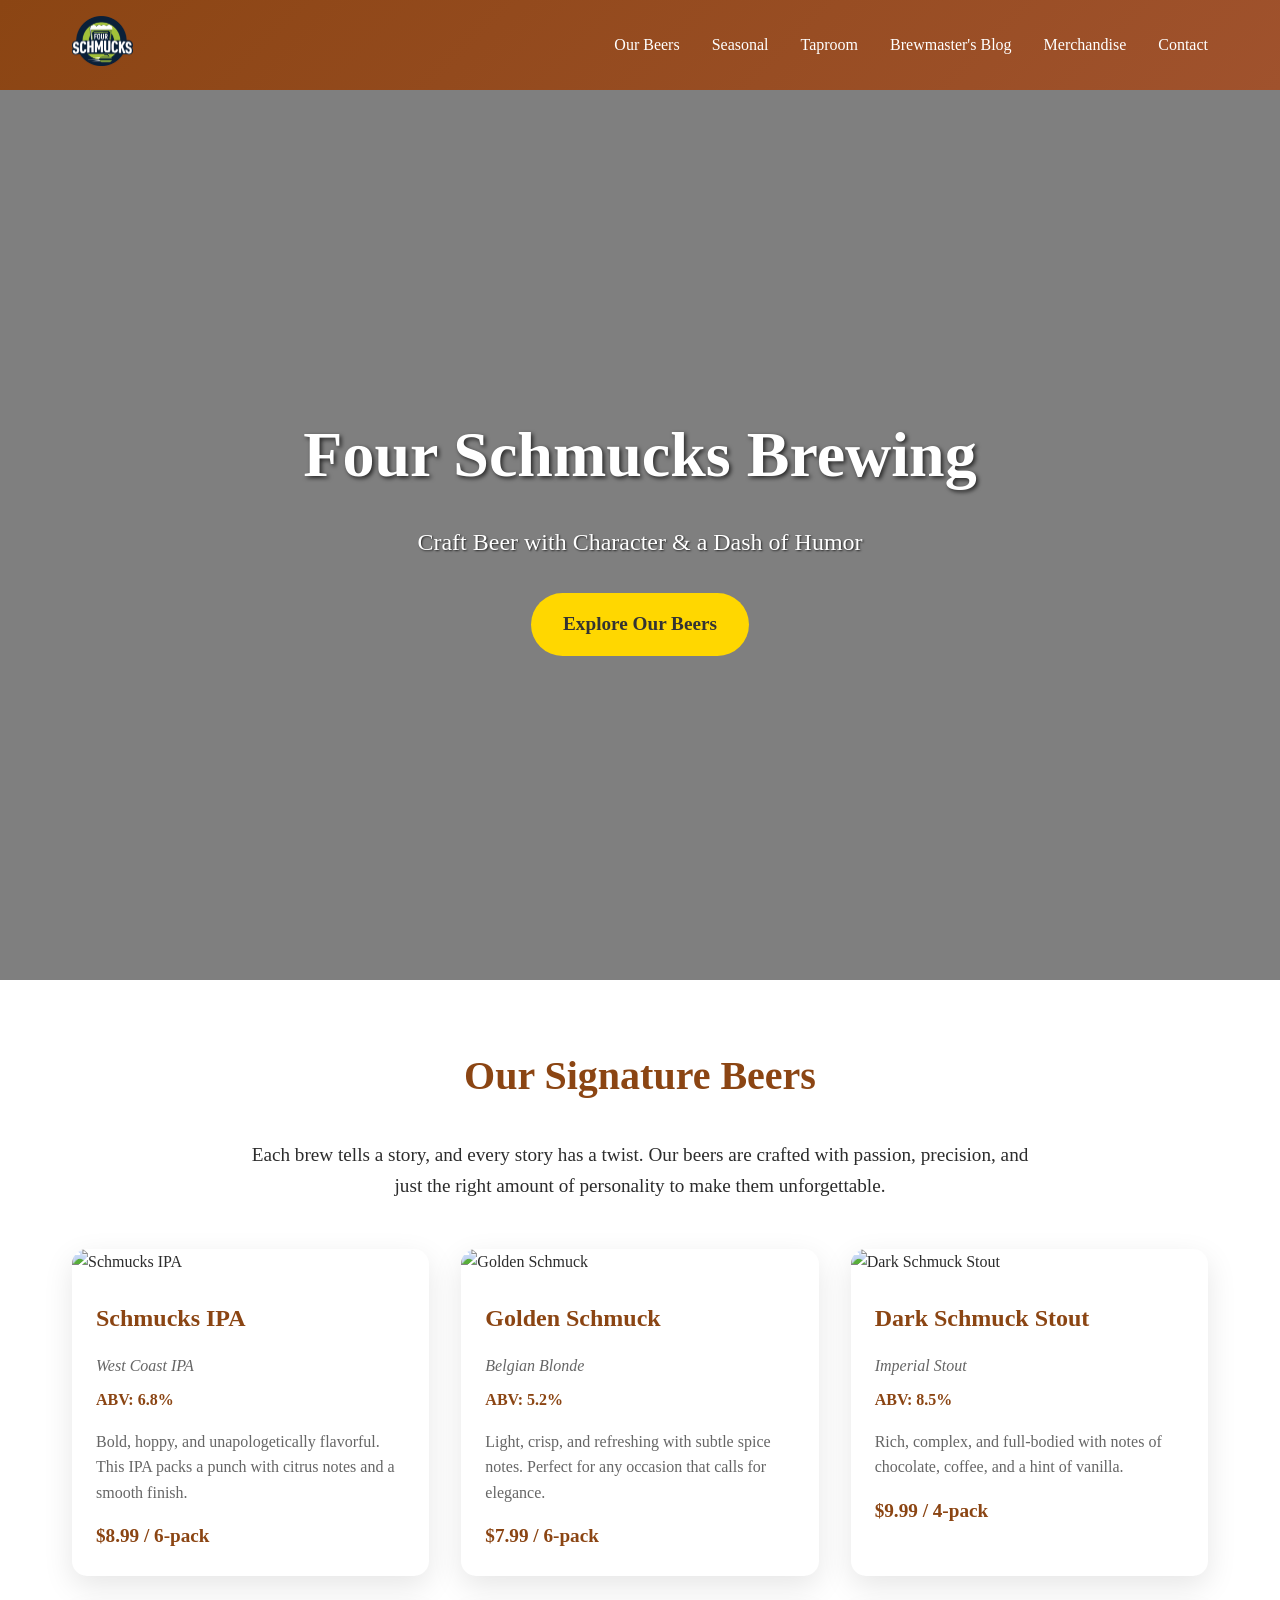
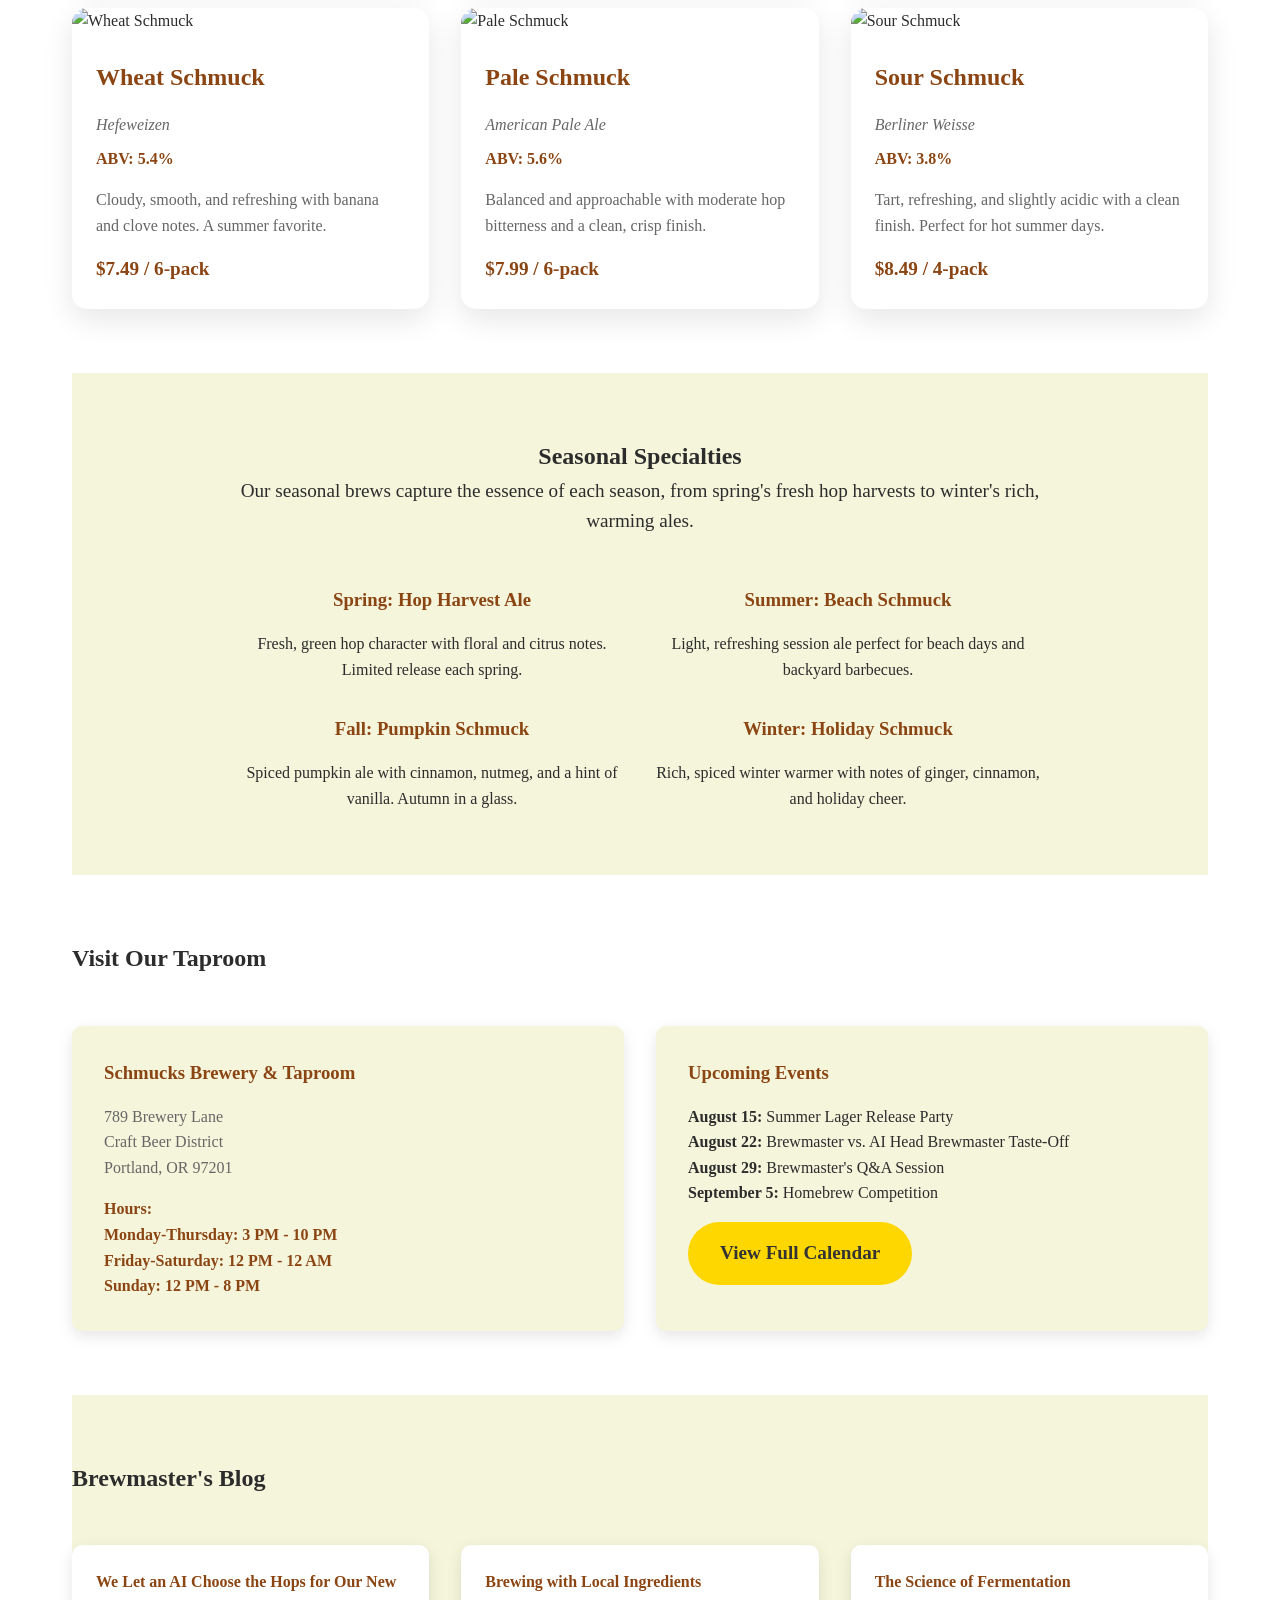
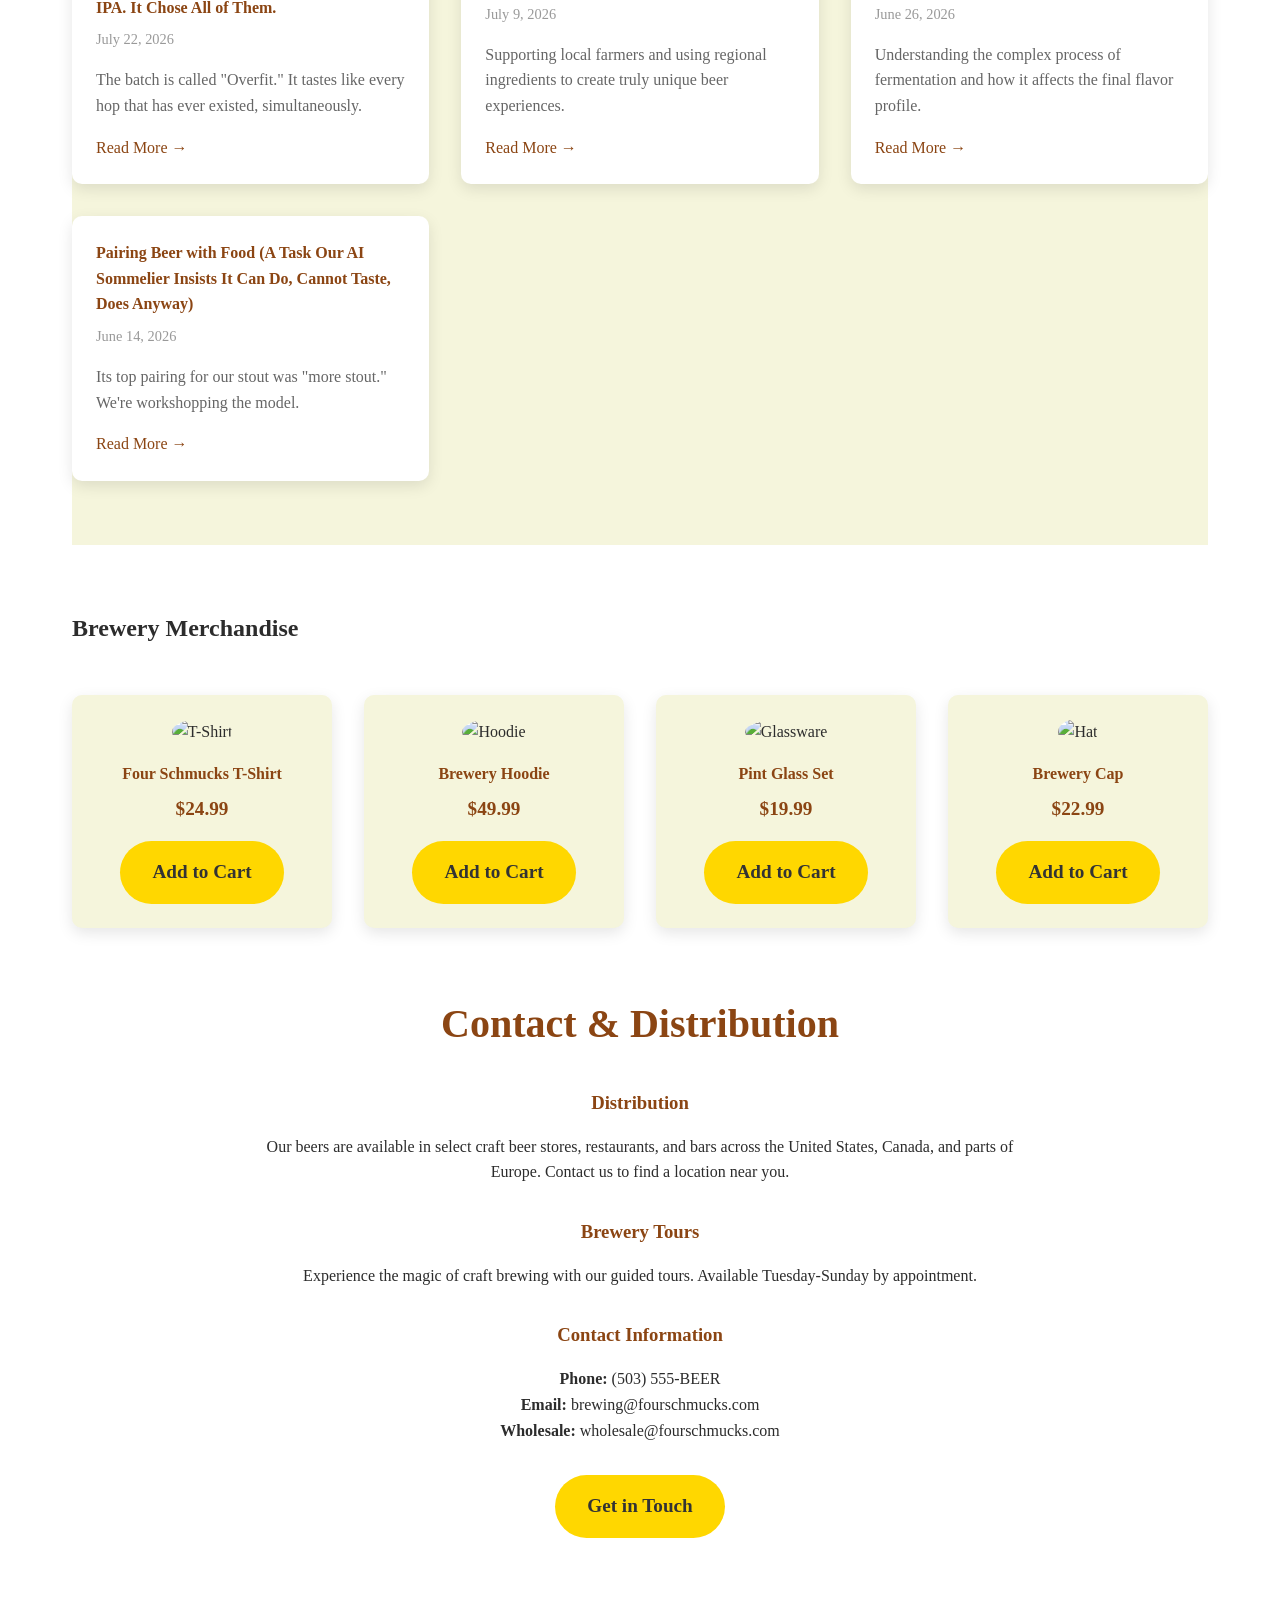
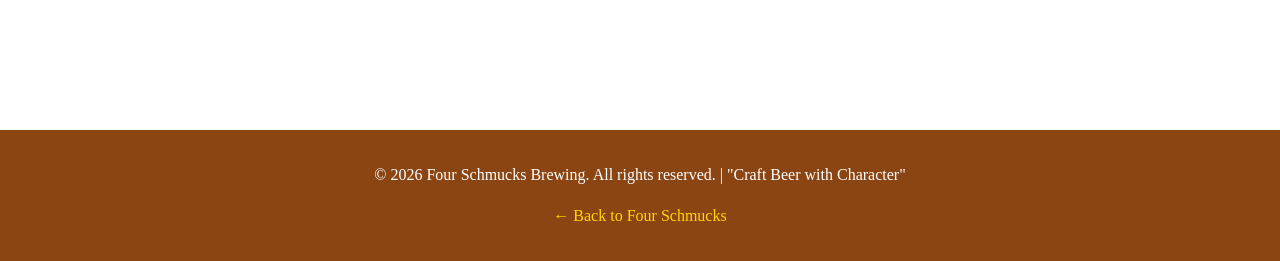
==== brewing.html @ 80749e9b "initial commit" ====
<!DOCTYPE html>
<html lang="en">
<head>
  <meta charset="UTF-8">
  <meta name="viewport" content="width=device-width, initial-scale=1.0">
  <title>Four Schmucks Brewing - Craft Beer with Character</title>
  <meta name="description" content="Four Schmucks Brewing offers craft beer with a playful premium feel, featuring unique brews, seasonal specialties, and the Brewmaster's Blog.">
  <meta property="og:title" content="Four Schmucks Brewing - Craft Beer with Character" />
  <meta property="og:description" content="Four Schmucks Brewing offers craft beer with a playful premium feel, featuring unique brews, seasonal specialties, and the Brewmaster's Blog." />
  <meta property="og:image" content="/logos/four_schmucks_curling.png" />
  <meta property="og:type" content="website" />
  <meta property="og:url" content="" />
  <meta name="twitter:card" content="summary_large_image" />
  <meta name="twitter:title" content="Four Schmucks Brewing - Craft Beer with Character" />
  <meta name="twitter:description" content="Four Schmucks Brewing offers craft beer with a playful premium feel, featuring unique brews, seasonal specialties, and the Brewmaster's Blog." />
  <meta name="twitter:image" content="/logos/four_schmucks_curling.png" />
  
  <!-- Google tag (gtag.js) -->
  <script async src="https://www.googletagmanager.com/gtag/js?id=G-701KZR6WCN"></script>
  <script>
    window.dataLayer = window.dataLayer || [];
    function gtag(){dataLayer.push(arguments);}
    gtag('js', new Date());
    gtag('config', 'G-701KZR6WCN');
  </script>
  
  <style>
    * { margin: 0; padding: 0; box-sizing: border-box; }
    body { font-family: 'Merriweather', Georgia, serif; line-height: 1.6; color: #2c2c2c; }
    
    .header { background: linear-gradient(135deg, #8B4513 0%, #A0522D 100%); color: white; padding: 1rem 0; position: fixed; width: 100%; top: 0; z-index: 1000; }
    .nav { max-width: 1200px; margin: 0 auto; display: flex; justify-content: space-between; align-items: center; padding: 0 2rem; }
    .logo { height: 50px; }
    .nav-links { display: flex; list-style: none; gap: 2rem; }
    .nav-links a { color: white; text-decoration: none; font-weight: 500; transition: color 0.3s; }
    .nav-links a:hover { color: #FFD700; }
    
    .hero { background: linear-gradient(rgba(0,0,0,0.5), rgba(0,0,0,0.5)), url('https://images.unsplash.com/photo-1510812431401-41d2bd2722f3?ixlib=rb-4.0.3&auto=format&fit=crop&w=2070&q=80') center/cover; height: 100vh; display: flex; align-items: center; justify-content: center; text-align: center; color: white; margin-top: 80px; }
    .hero-content h1 { font-size: 4rem; margin-bottom: 1rem; text-shadow: 2px 2px 4px rgba(0,0,0,0.7); }
    .hero-content p { font-size: 1.5rem; margin-bottom: 2rem; text-shadow: 1px 1px 2px rgba(0,0,0,0.7); }
    .cta-button { background: #FFD700; color: #333; padding: 1rem 2rem; text-decoration: none; border-radius: 50px; font-weight: bold; font-size: 1.2rem; transition: transform 0.3s; display: inline-block; }
    .cta-button:hover { transform: translateY(-3px); }
    
    .main-content { max-width: 1200px; margin: 0 auto; padding: 4rem 2rem; }
    .section { margin-bottom: 4rem; }
    .section h2 { font-size: 2.5rem; margin-bottom: 2rem; text-align: center; color: #8B4513; }
    
    .beers-grid { display: grid; grid-template-columns: repeat(auto-fit, minmax(300px, 1fr)); gap: 2rem; margin-top: 3rem; }
    .beer-card { background: white; border-radius: 15px; overflow: hidden; box-shadow: 0 10px 30px rgba(0,0,0,0.1); transition: transform 0.3s; }
    .beer-card:hover { transform: translateY(-10px); }
    .beer-card img { width: 100%; height: 250px; object-fit: cover; }
    .beer-card .content { padding: 1.5rem; }
    .beer-card h3 { color: #8B4513; margin-bottom: 1rem; font-size: 1.5rem; }
    .beer-card .style { color: #666; font-style: italic; margin-bottom: 0.5rem; }
    .beer-card .abv { color: #8B4513; font-weight: bold; margin-bottom: 1rem; }
    .beer-card p { color: #666; margin-bottom: 1rem; }
    .beer-card .price { color: #8B4513; font-size: 1.2rem; font-weight: bold; }
    
    .seasonal-section { background: #F5F5DC; padding: 4rem 0; }
    .seasonal-content { text-align: center; max-width: 800px; margin: 0 auto; }
    
    .taproom-section { background: white; padding: 4rem 0; }
    .taproom-grid { display: grid; grid-template-columns: repeat(auto-fit, minmax(350px, 1fr)); gap: 2rem; margin-top: 3rem; }
    .taproom-card { background: #F5F5DC; border-radius: 10px; padding: 2rem; box-shadow: 0 5px 15px rgba(0,0,0,0.1); }
    .taproom-card h3 { color: #8B4513; margin-bottom: 1rem; }
    .taproom-card .address { color: #666; margin-bottom: 1rem; }
    .taproom-card .hours { color: #8B4513; font-weight: bold; }
    
    .blog-section { background: #F5F5DC; padding: 4rem 0; }
    .blog-grid { display: grid; grid-template-columns: repeat(auto-fit, minmax(350px, 1fr)); gap: 2rem; margin-top: 3rem; }
    .blog-card { background: white; border-radius: 10px; padding: 1.5rem; box-shadow: 0 5px 15px rgba(0,0,0,0.1); }
    .blog-card h4 { color: #8B4513; margin-bottom: 0.5rem; }
    .blog-card .date { color: #999; font-size: 0.9rem; margin-bottom: 1rem; }
    .blog-card .excerpt { color: #666; margin-bottom: 1rem; }
    
    .merchandise-section { background: white; padding: 4rem 0; }
    .merch-grid { display: grid; grid-template-columns: repeat(auto-fit, minmax(250px, 1fr)); gap: 2rem; margin-top: 3rem; }
    .merch-item { background: #F5F5DC; border-radius: 10px; padding: 1.5rem; text-align: center; box-shadow: 0 5px 15px rgba(0,0,0,0.1); }
    .merch-item img { width: 80px; height: 80px; object-fit: cover; border-radius: 50%; margin: 0 auto 1rem; }
    .merch-item h4 { color: #8B4513; margin-bottom: 0.5rem; }
    .merch-item .price { color: #8B4513; font-size: 1.2rem; font-weight: bold; margin-bottom: 1rem; }
    
    .footer { background: #8B4513; color: white; text-align: center; padding: 2rem; margin-top: 4rem; }
    
    @media (max-width: 768px) {
      .nav-links { display: none; }
      .hero-content h1 { font-size: 2.5rem; }
      .hero-content p { font-size: 1.2rem; }
      .beers-grid { grid-template-columns: 1fr; }
      .taproom-grid { grid-template-columns: 1fr; }
      .blog-grid { grid-template-columns: 1fr; }
      .merch-grid { grid-template-columns: 1fr; }
    }
  </style>
</head>
<body>
  <header class="header">
    <nav class="nav">
      <a href="https://www.fourschmucks.com">
        <img src="/logos/four_schmucks_curling.png" alt="Four Schmucks Brewing Logo" class="logo">
      </a>
      <ul class="nav-links">
        <li><a href="#beers">Our Beers</a></li>
        <li><a href="#seasonal">Seasonal</a></li>
        <li><a href="#taproom">Taproom</a></li>
        <li><a href="#blog">Brewmaster's Blog</a></li>
        <li><a href="#merchandise">Merchandise</a></li>
        <li><a href="#contact">Contact</a></li>
      </ul>
    </nav>
  </header>

  <section class="hero">
    <div class="hero-content">
      <h1>Four Schmucks Brewing</h1>
      <p>Craft Beer with Character & a Dash of Humor</p>
      <a href="#beers" class="cta-button">Explore Our Beers</a>
    </div>
  </section>

  <main class="main-content">
    <section id="beers" class="section">
      <h2>Our Signature Beers</h2>
      <p style="text-align: center; font-size: 1.2rem; max-width: 800px; margin: 0 auto;">
        Each brew tells a story, and every story has a twist. Our beers are crafted with passion, 
        precision, and just the right amount of personality to make them unforgettable.
      </p>
      
      <div class="beers-grid">
        <div class="beer-card">
          <img src="https://images.unsplash.com/photo-1510812431401-41d2bd2722f3?ixlib=rb-4.0.3&auto=format&fit=crop&w=2070&q=80" alt="Schmucks IPA">
          <div class="content">
            <h3>Schmucks IPA</h3>
            <div class="style">West Coast IPA</div>
            <div class="abv">ABV: 6.8%</div>
            <p>Bold, hoppy, and unapologetically flavorful. This IPA packs a punch with citrus notes and a smooth finish.</p>
            <div class="price">$8.99 / 6-pack</div>
          </div>
        </div>
        
        <div class="beer-card">
          <img src="https://images.unsplash.com/photo-1571019613454-1cb2f99b2d8b?ixlib=rb-4.0.3&auto=format&fit=crop&w=2070&q=80" alt="Golden Schmuck">
          <div class="content">
            <h3>Golden Schmuck</h3>
            <div class="style">Belgian Blonde</div>
            <div class="abv">ABV: 5.2%</div>
            <p>Light, crisp, and refreshing with subtle spice notes. Perfect for any occasion that calls for elegance.</p>
            <div class="price">$7.99 / 6-pack</div>
          </div>
        </div>
        
        <div class="beer-card">
          <img src="https://images.unsplash.com/photo-1556909114-f6e7ad7d3136?ixlib=rb-4.0.3&auto=format&fit=crop&w=2070&q=80" alt="Dark Schmuck Stout">
          <div class="content">
            <h3>Dark Schmuck Stout</h3>
            <div class="style">Imperial Stout</div>
            <div class="abv">ABV: 8.5%</div>
            <p>Rich, complex, and full-bodied with notes of chocolate, coffee, and a hint of vanilla.</p>
            <div class="price">$9.99 / 4-pack</div>
          </div>
        </div>
        
        <div class="beer-card">
          <img src="https://images.unsplash.com/photo-1516594798947-e65505dbb29d?ixlib=rb-4.0.3&auto=format&fit=crop&w=2070&q=80" alt="Wheat Schmuck">
          <div class="content">
            <h3>Wheat Schmuck</h3>
            <div class="style">Hefeweizen</div>
            <div class="abv">ABV: 5.4%</div>
            <p>Cloudy, smooth, and refreshing with banana and clove notes. A summer favorite.</p>
            <div class="price">$7.49 / 6-pack</div>
          </div>
        </div>
        
        <div class="beer-card">
          <img src="https://images.unsplash.com/photo-1578662996442-48f60103fc96?ixlib=rb-4.0.3&auto=format&fit=crop&w=2070&q=80" alt="Pale Schmuck">
          <div class="content">
            <h3>Pale Schmuck</h3>
            <div class="style">American Pale Ale</div>
            <div class="abv">ABV: 5.6%</div>
            <p>Balanced and approachable with moderate hop bitterness and a clean, crisp finish.</p>
            <div class="price">$7.99 / 6-pack</div>
          </div>
        </div>
        
        <div class="beer-card">
          <img src="https://images.unsplash.com/photo-1516594798947-e65505dbb29d?ixlib=rb-4.0.3&auto=format&fit=crop&w=2070&q=80" alt="Sour Schmuck">
          <div class="content">
            <h3>Sour Schmuck</h3>
            <div class="style">Berliner Weisse</div>
            <div class="abv">ABV: 3.8%</div>
            <p>Tart, refreshing, and slightly acidic with a clean finish. Perfect for hot summer days.</p>
            <div class="price">$8.49 / 4-pack</div>
          </div>
        </div>
      </div>
    </section>

    <section id="seasonal" class="seasonal-section">
      <div class="seasonal-content">
        <h2>Seasonal Specialties</h2>
        <p style="font-size: 1.2rem; margin-bottom: 2rem;">
          Our seasonal brews capture the essence of each season, from spring's fresh hop harvests 
          to winter's rich, warming ales.
        </p>
        <div style="display: grid; grid-template-columns: repeat(auto-fit, minmax(250px, 1fr)); gap: 2rem; margin-top: 3rem;">
          <div>
            <h3 style="color: #8B4513; margin-bottom: 1rem;">Spring: Hop Harvest Ale</h3>
            <p>Fresh, green hop character with floral and citrus notes. Limited release each spring.</p>
          </div>
          <div>
            <h3 style="color: #8B4513; margin-bottom: 1rem;">Summer: Beach Schmuck</h3>
            <p>Light, refreshing session ale perfect for beach days and backyard barbecues.</p>
          </div>
          <div>
            <h3 style="color: #8B4513; margin-bottom: 1rem;">Fall: Pumpkin Schmuck</h3>
            <p>Spiced pumpkin ale with cinnamon, nutmeg, and a hint of vanilla. Autumn in a glass.</p>
          </div>
          <div>
            <h3 style="color: #8B4513; margin-bottom: 1rem;">Winter: Holiday Schmuck</h3>
            <p>Rich, spiced winter warmer with notes of ginger, cinnamon, and holiday cheer.</p>
          </div>
        </div>
      </div>
    </section>

    <section id="taproom" class="taproom-section">
      <h2>Visit Our Taproom</h2>
      <div class="taproom-grid">
        <div class="taproom-card">
          <h3>Schmucks Brewery & Taproom</h3>
          <div class="address">
            789 Brewery Lane<br>
            Craft Beer District<br>
            Portland, OR 97201
          </div>
          <div class="hours">
            <strong>Hours:</strong><br>
            Monday-Thursday: 3 PM - 10 PM<br>
            Friday-Saturday: 12 PM - 12 AM<br>
            Sunday: 12 PM - 8 PM
          </div>
        </div>
        
        <div class="taproom-card">
          <h3>Upcoming Events</h3>
          <div style="margin-bottom: 1rem;">
            <strong>August 15:</strong> Summer Lager Release Party<br>
            <strong>August 22:</strong> Brewmaster vs. AI Head Brewmaster Taste-Off<br>
            <strong>August 29:</strong> Brewmaster's Q&A Session<br>
            <strong>September 5:</strong> Homebrew Competition
          </div>
          <a href="#" class="cta-button">View Full Calendar</a>
        </div>
      </div>
    </section>

    <section id="blog" class="blog-section">
      <h2>Brewmaster's Blog</h2>
      <div class="blog-grid">
        <div class="blog-card">
          <h4>We Let an AI Choose the Hops for Our New IPA. It Chose All of Them.</h4>
          <div class="date">July 22, 2026</div>
          <div class="excerpt">The batch is called "Overfit." It tastes like every hop that has ever existed, simultaneously.</div>
          <a href="#" style="color: #8B4513; text-decoration: none; font-weight: 500;">Read More →</a>
        </div>

        <div class="blog-card">
          <h4>Brewing with Local Ingredients</h4>
          <div class="date">July 9, 2026</div>
          <div class="excerpt">Supporting local farmers and using regional ingredients to create truly unique beer experiences.</div>
          <a href="#" style="color: #8B4513; text-decoration: none; font-weight: 500;">Read More →</a>
        </div>

        <div class="blog-card">
          <h4>The Science of Fermentation</h4>
          <div class="date">June 26, 2026</div>
          <div class="excerpt">Understanding the complex process of fermentation and how it affects the final flavor profile.</div>
          <a href="#" style="color: #8B4513; text-decoration: none; font-weight: 500;">Read More →</a>
        </div>

        <div class="blog-card">
          <h4>Pairing Beer with Food (A Task Our AI Sommelier Insists It Can Do, Cannot Taste, Does Anyway)</h4>
          <div class="date">June 14, 2026</div>
          <div class="excerpt">Its top pairing for our stout was "more stout." We're workshopping the model.</div>
          <a href="#" style="color: #8B4513; text-decoration: none; font-weight: 500;">Read More →</a>
        </div>
      </div>
    </section>

    <section id="merchandise" class="merchandise-section">
      <h2>Brewery Merchandise</h2>
      <div class="merch-grid">
        <div class="merch-item">
          <img src="https://images.unsplash.com/photo-1578662996442-48f60103fc96?ixlib=rb-4.0.3&auto=format&fit=crop&w=2070&q=80" alt="T-Shirt">
          <h4>Four Schmucks T-Shirt</h4>
          <div class="price">$24.99</div>
          <a href="#" class="cta-button">Add to Cart</a>
        </div>
        
        <div class="merch-item">
          <img src="https://images.unsplash.com/photo-1556909114-f6e7ad7d3136?ixlib=rb-4.0.3&auto=format&fit=crop&w=2070&q=80" alt="Hoodie">
          <h4>Brewery Hoodie</h4>
          <div class="price">$49.99</div>
          <a href="#" class="cta-button">Add to Cart</a>
        </div>
        
        <div class="merch-item">
          <img src="https://images.unsplash.com/photo-1516594798947-e65505dbb29d?ixlib=rb-4.0.3&auto=format&fit=crop&w=2070&q=80" alt="Glassware">
          <h4>Pint Glass Set</h4>
          <div class="price">$19.99</div>
          <a href="#" class="cta-button">Add to Cart</a>
        </div>
        
        <div class="merch-item">
          <img src="https://images.unsplash.com/photo-1571019613454-1cb2f99b2d8b?ixlib=rb-4.0.3&auto=format&fit=crop&w=2070&q=80" alt="Hat">
          <h4>Brewery Cap</h4>
          <div class="price">$22.99</div>
          <a href="#" class="cta-button">Add to Cart</a>
        </div>
      </div>
    </section>

    <section id="contact" class="section">
      <h2>Contact & Distribution</h2>
      <div style="text-align: center; max-width: 800px; margin: 0 auto;">
        <h3 style="color: #8B4513; margin-bottom: 1rem;">Distribution</h3>
        <p style="margin-bottom: 2rem;">
          Our beers are available in select craft beer stores, restaurants, and bars across the United States, 
          Canada, and parts of Europe. Contact us to find a location near you.
        </p>
        
        <h3 style="color: #8B4513; margin-bottom: 1rem;">Brewery Tours</h3>
        <p style="margin-bottom: 2rem;">
          Experience the magic of craft brewing with our guided tours. Available Tuesday-Sunday by appointment.
        </p>
        
        <h3 style="color: #8B4513; margin-bottom: 1rem;">Contact Information</h3>
        <p style="margin-bottom: 2rem;">
          <strong>Phone:</strong> (503) 555-BEER<br>
          <strong>Email:</strong> brewing@fourschmucks.com<br>
          <strong>Wholesale:</strong> wholesale@fourschmucks.com
        </p>
        
        <a href="mailto:brewing@fourschmucks.com" class="cta-button">Get in Touch</a>
      </div>
    </section>
  </main>

  <footer class="footer">
    <p>&copy; 2026 Four Schmucks Brewing. All rights reserved. | "Craft Beer with Character"</p>
    <p style="margin-top: 1rem;"><a href="https://www.fourschmucks.com" style="color: #FFD700; text-decoration: none;">← Back to Four Schmucks</a></p>
  </footer>
</body>
</html>
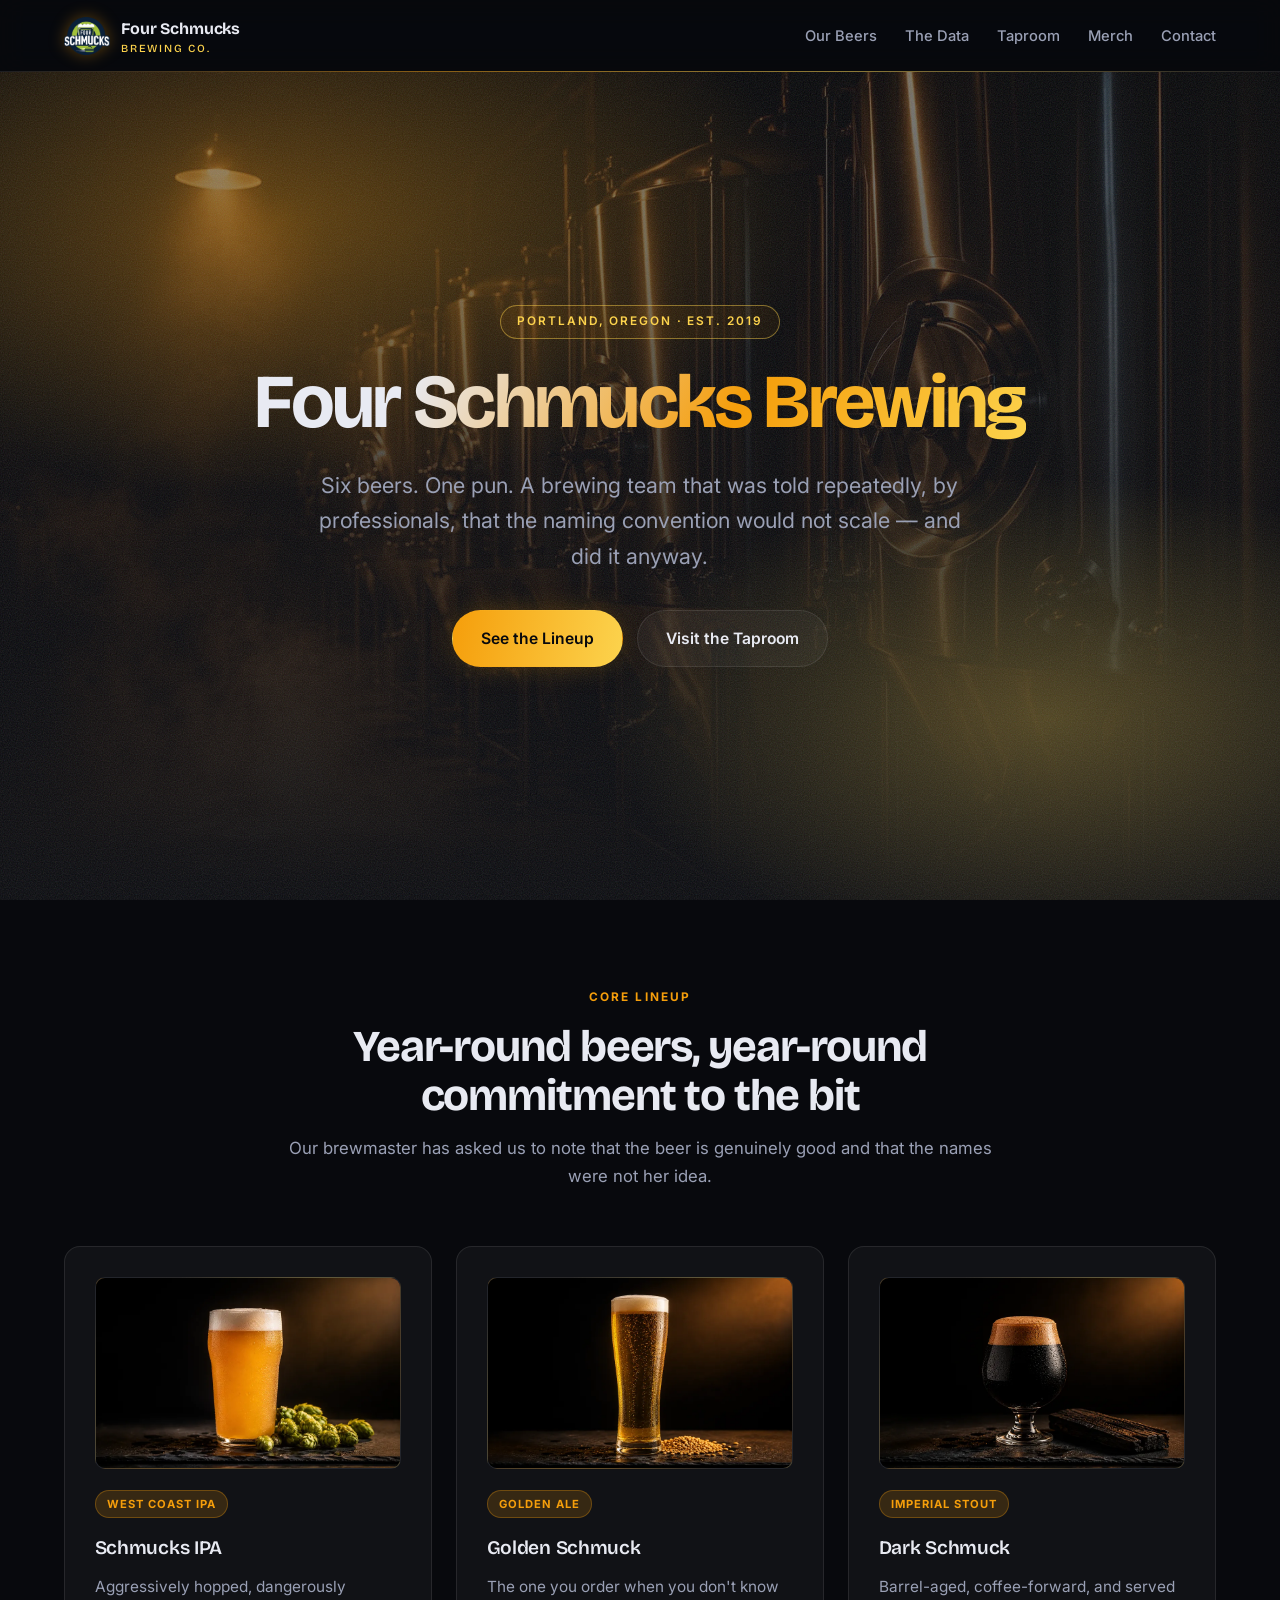
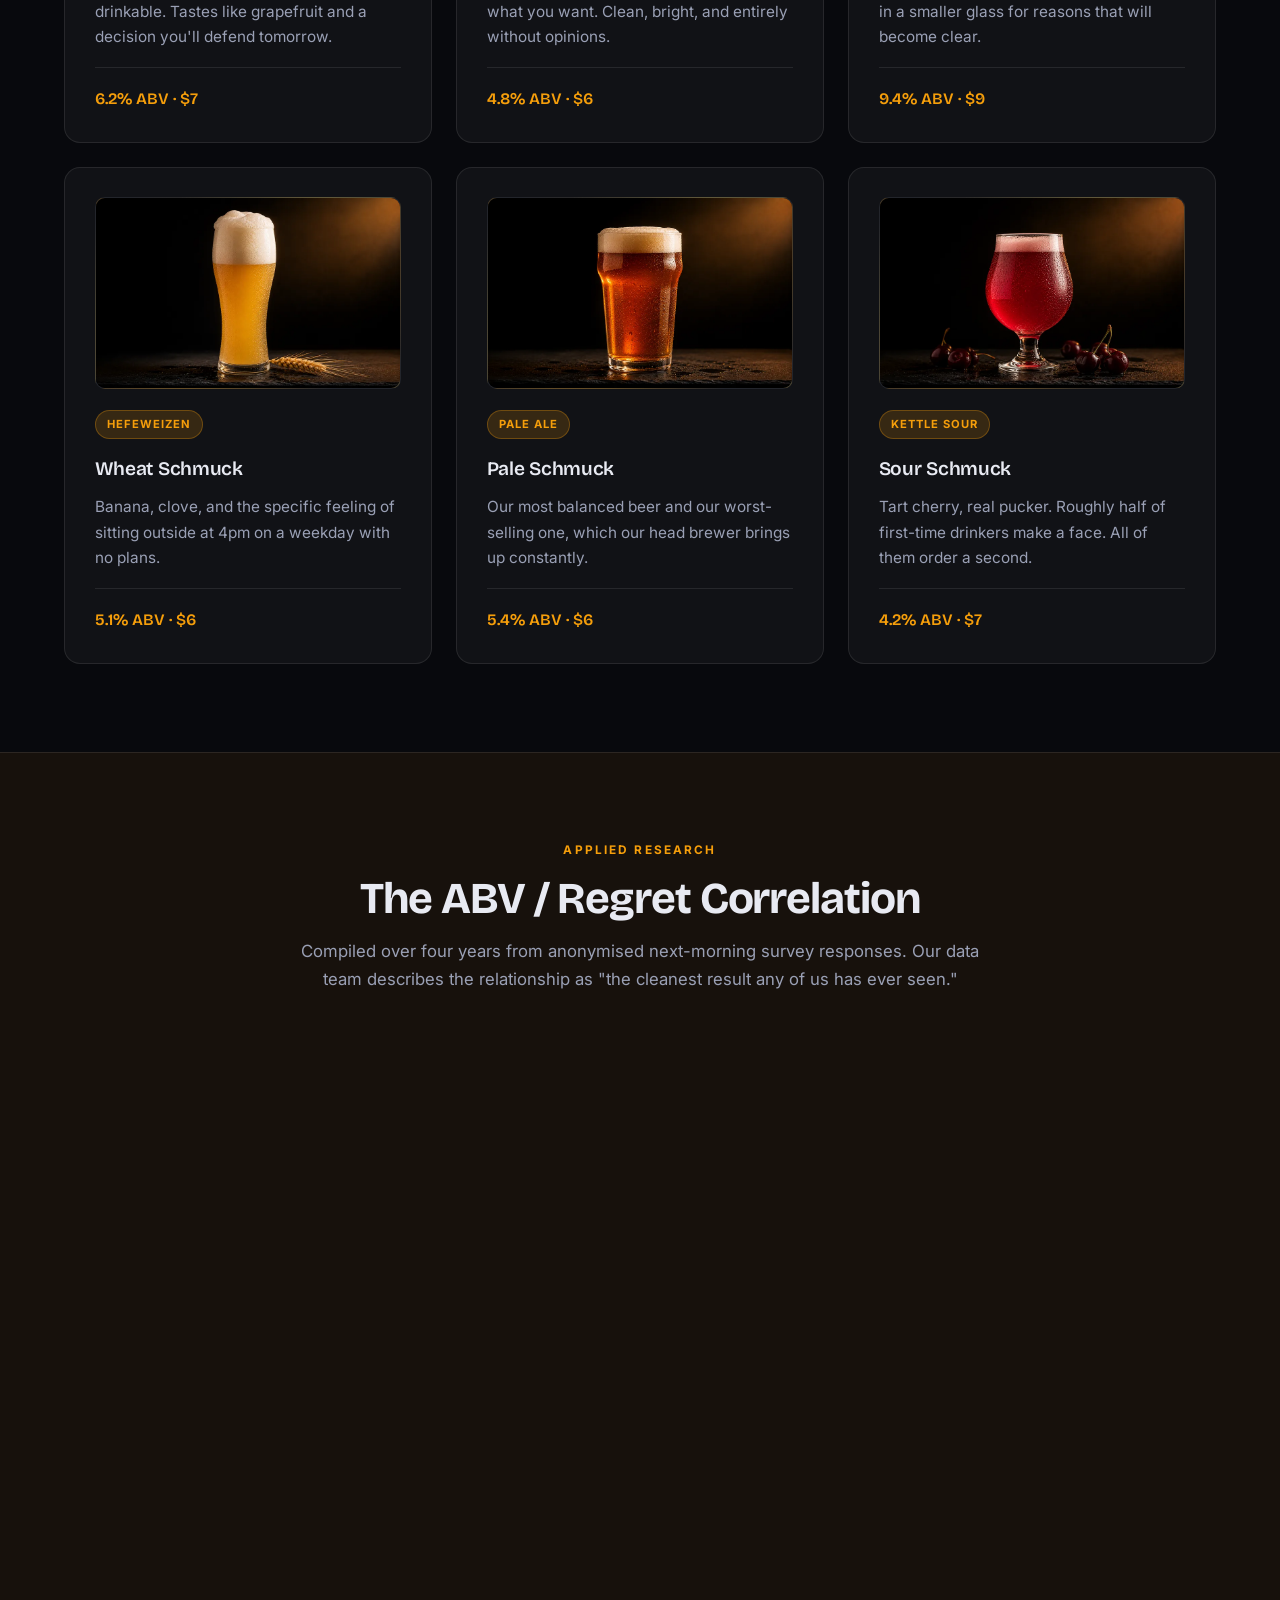
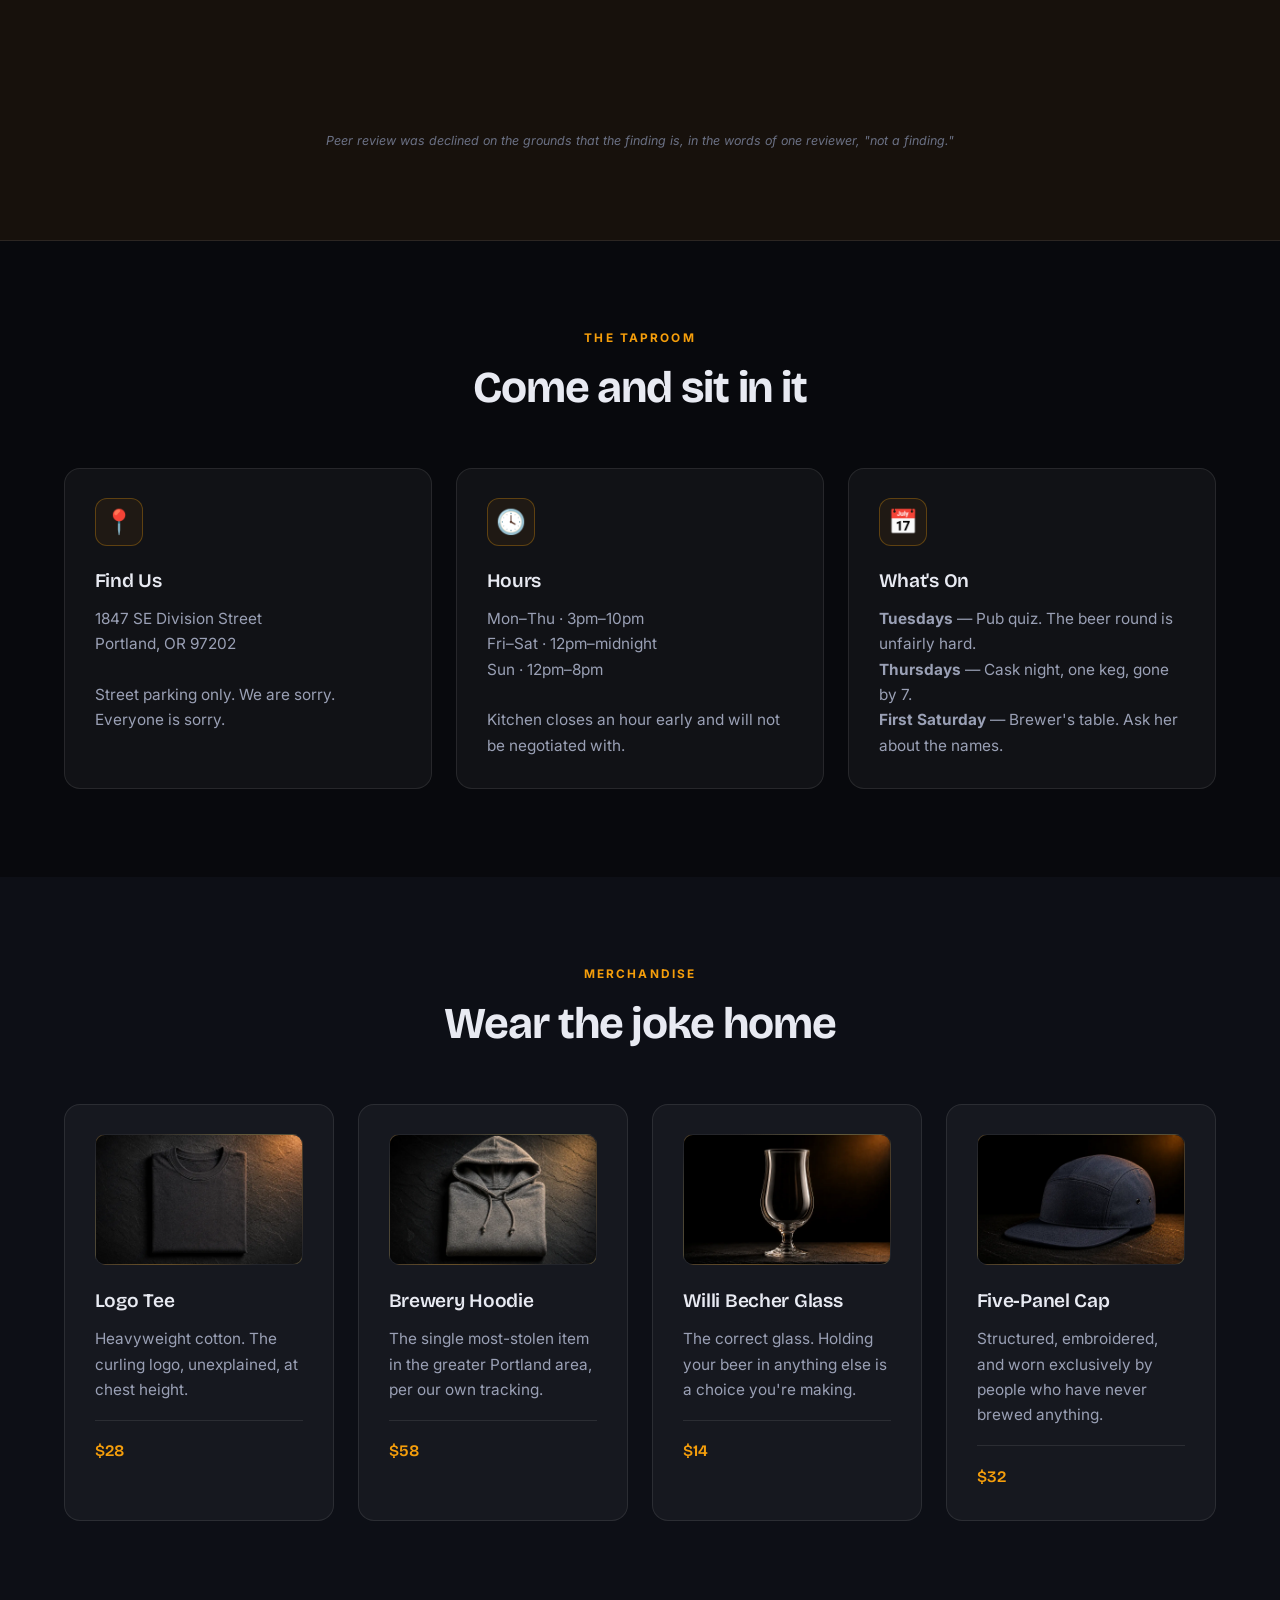
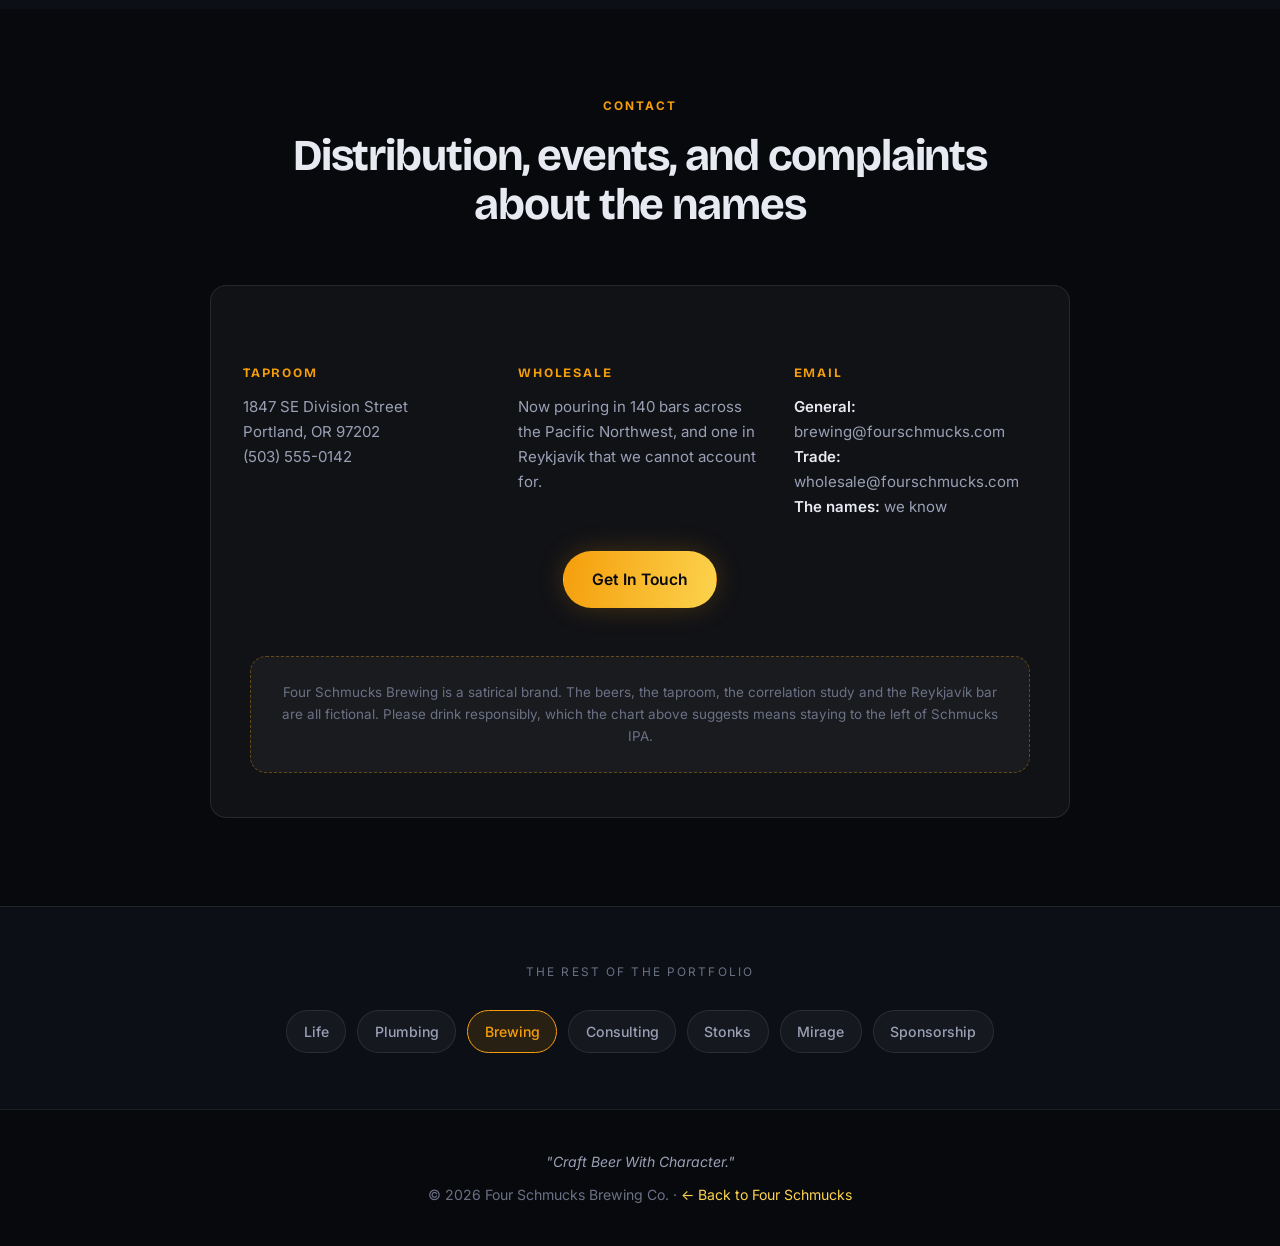
==== commit e38ddf4d: "redesign and new images" ====
--- a/brewing.html
+++ b/brewing.html
@@ -3,18 +3,67 @@
 <head>
   <meta charset="UTF-8">
   <meta name="viewport" content="width=device-width, initial-scale=1.0">
-  <title>Four Schmucks Brewing - Craft Beer with Character</title>
-  <meta name="description" content="Four Schmucks Brewing offers craft beer with a playful premium feel, featuring unique brews, seasonal specialties, and the Brewmaster's Blog.">
-  <meta property="og:title" content="Four Schmucks Brewing - Craft Beer with Character" />
-  <meta property="og:description" content="Four Schmucks Brewing offers craft beer with a playful premium feel, featuring unique brews, seasonal specialties, and the Brewmaster's Blog." />
-  <meta property="og:image" content="/logos/four_schmucks_curling.png" />
-  <meta property="og:type" content="website" />
-  <meta property="og:url" content="" />
-  <meta name="twitter:card" content="summary_large_image" />
-  <meta name="twitter:title" content="Four Schmucks Brewing - Craft Beer with Character" />
-  <meta name="twitter:description" content="Four Schmucks Brewing offers craft beer with a playful premium feel, featuring unique brews, seasonal specialties, and the Brewmaster's Blog." />
-  <meta name="twitter:image" content="/logos/four_schmucks_curling.png" />
-  
+  <title>Four Schmucks Brewing — Craft Beer, One Pun, No Regrets (Some Regrets)</title>
+  <meta name="description" content="Four Schmucks Brewing is a craft brewery in Portland, Oregon, where every beer is named after the same joke and the ABV correlates perfectly with regret.">
+  <link rel="canonical" href="https://brewing.fourschmucks.com/">
+  <meta name="theme-color" content="#08090d">
+  <link rel="icon" href="/favicon.ico" sizes="any">
+  <link rel="icon" type="image/png" sizes="32x32" href="/favicon-32.png">
+  <link rel="apple-touch-icon" href="/apple-touch-icon.png">
+  <meta property="og:title" content="Four Schmucks Brewing — Craft Beer With Character">
+  <meta property="og:description" content="Six beers. One pun. A perfectly linear relationship between ABV and regret.">
+  <meta property="og:image" content="https://www.fourschmucks.com/images/card-brewing.jpg">
+  <meta property="og:image:width" content="1200">
+  <meta property="og:image:height" content="630">
+  <meta property="og:type" content="website">
+  <meta property="og:url" content="https://brewing.fourschmucks.com/">
+  <meta name="twitter:card" content="summary_large_image">
+  <meta name="twitter:title" content="Four Schmucks Brewing — Craft Beer With Character">
+  <meta name="twitter:description" content="Six beers. One pun. A perfectly linear relationship between ABV and regret.">
+  <meta name="twitter:image" content="https://www.fourschmucks.com/images/card-brewing.jpg">
+
+  <link rel="preconnect" href="https://fonts.googleapis.com">
+  <link rel="preconnect" href="https://fonts.gstatic.com" crossorigin>
+  <link rel="stylesheet" href="https://fonts.googleapis.com/css2?family=Bricolage+Grotesque:opsz,wght@12..96,600;12..96,700;12..96,800&family=Inter:wght@400;500;600;700&display=swap">
+  <link rel="stylesheet" href="/assets/site.css">
+  <!-- Scroll-reveal is gated on this class, so content stays visible if site.js never runs. -->
+  <script>document.documentElement.classList.add('js');</script>
+  <style>
+    :root {
+      --accent: #f59e0b;
+      --accent-2: #fcd34d;
+      --glow: rgba(245,158,11,.35);
+      --surface-tint: rgba(245,158,11,.06);
+      --font-display: 'Bricolage Grotesque', system-ui, sans-serif;
+      --hero-img: url('/images/hero-brewing.webp');
+    }
+    /* bespoke: the ABV / Regret correlation chart */
+    .chart { max-width: 880px; margin: 0 auto; display: grid; gap: 1.35rem; }
+    .chart-legend { display: flex; justify-content: center; gap: 1.75rem; margin-bottom: 2.25rem; flex-wrap: wrap; }
+    .chart-legend span { display: inline-flex; align-items: center; gap: .5rem; font-size: .85rem; color: var(--text-dim); }
+    .chart-legend i { width: 22px; height: 8px; border-radius: 100px; }
+    .chart-legend i.a { background: linear-gradient(90deg, var(--accent), var(--accent-2)); }
+    .chart-legend i.r { background: linear-gradient(90deg, #7c2d12, #ea580c); }
+    .chart-row { display: grid; grid-template-columns: 175px 1fr; gap: 1.25rem; align-items: center; }
+    .chart-row .name { font-family: var(--font-display); font-weight: 700; font-size: .93rem; }
+    .chart-row .bars { display: grid; gap: .4rem; }
+    .bar { position: relative; height: 22px; border-radius: 100px;
+           background: var(--surface); border: 1px solid var(--line); }
+    .bar i {
+      position: absolute; top: -1px; bottom: -1px; left: -1px;
+      width: calc(var(--w) * 1%); border-radius: 100px;
+      animation: grow 1.1s cubic-bezier(.22,.61,.36,1) both;
+    }
+    .bar.abv i { background: linear-gradient(90deg, var(--accent), var(--accent-2)); }
+    .bar.regret i { background: linear-gradient(90deg, #7c2d12, #ea580c); }
+    .bar b { position: absolute; right: .85rem; top: 0; line-height: 22px;
+             font-size: .74rem; font-weight: 700; color: var(--text-dim); }
+    @keyframes grow { from { width: 0; } }
+    @media (max-width: 620px) {
+      .chart-row { grid-template-columns: 1fr; gap: .5rem; }
+    }
+  </style>
+
   <!-- Google tag (gtag.js) -->
   <script async src="https://www.googletagmanager.com/gtag/js?id=G-701KZR6WCN"></script>
   <script>
@@ -23,88 +72,23 @@
     gtag('js', new Date());
     gtag('config', 'G-701KZR6WCN');
   </script>
-  
-  <style>
-    * { margin: 0; padding: 0; box-sizing: border-box; }
-    body { font-family: 'Merriweather', Georgia, serif; line-height: 1.6; color: #2c2c2c; }
-    
-    .header { background: linear-gradient(135deg, #8B4513 0%, #A0522D 100%); color: white; padding: 1rem 0; position: fixed; width: 100%; top: 0; z-index: 1000; }
-    .nav { max-width: 1200px; margin: 0 auto; display: flex; justify-content: space-between; align-items: center; padding: 0 2rem; }
-    .logo { height: 50px; }
-    .nav-links { display: flex; list-style: none; gap: 2rem; }
-    .nav-links a { color: white; text-decoration: none; font-weight: 500; transition: color 0.3s; }
-    .nav-links a:hover { color: #FFD700; }
-    
-    .hero { background: linear-gradient(rgba(0,0,0,0.5), rgba(0,0,0,0.5)), url('https://images.unsplash.com/photo-1510812431401-41d2bd2722f3?ixlib=rb-4.0.3&auto=format&fit=crop&w=2070&q=80') center/cover; height: 100vh; display: flex; align-items: center; justify-content: center; text-align: center; color: white; margin-top: 80px; }
-    .hero-content h1 { font-size: 4rem; margin-bottom: 1rem; text-shadow: 2px 2px 4px rgba(0,0,0,0.7); }
-    .hero-content p { font-size: 1.5rem; margin-bottom: 2rem; text-shadow: 1px 1px 2px rgba(0,0,0,0.7); }
-    .cta-button { background: #FFD700; color: #333; padding: 1rem 2rem; text-decoration: none; border-radius: 50px; font-weight: bold; font-size: 1.2rem; transition: transform 0.3s; display: inline-block; }
-    .cta-button:hover { transform: translateY(-3px); }
-    
-    .main-content { max-width: 1200px; margin: 0 auto; padding: 4rem 2rem; }
-    .section { margin-bottom: 4rem; }
-    .section h2 { font-size: 2.5rem; margin-bottom: 2rem; text-align: center; color: #8B4513; }
-    
-    .beers-grid { display: grid; grid-template-columns: repeat(auto-fit, minmax(300px, 1fr)); gap: 2rem; margin-top: 3rem; }
-    .beer-card { background: white; border-radius: 15px; overflow: hidden; box-shadow: 0 10px 30px rgba(0,0,0,0.1); transition: transform 0.3s; }
-    .beer-card:hover { transform: translateY(-10px); }
-    .beer-card img { width: 100%; height: 250px; object-fit: cover; }
-    .beer-card .content { padding: 1.5rem; }
-    .beer-card h3 { color: #8B4513; margin-bottom: 1rem; font-size: 1.5rem; }
-    .beer-card .style { color: #666; font-style: italic; margin-bottom: 0.5rem; }
-    .beer-card .abv { color: #8B4513; font-weight: bold; margin-bottom: 1rem; }
-    .beer-card p { color: #666; margin-bottom: 1rem; }
-    .beer-card .price { color: #8B4513; font-size: 1.2rem; font-weight: bold; }
-    
-    .seasonal-section { background: #F5F5DC; padding: 4rem 0; }
-    .seasonal-content { text-align: center; max-width: 800px; margin: 0 auto; }
-    
-    .taproom-section { background: white; padding: 4rem 0; }
-    .taproom-grid { display: grid; grid-template-columns: repeat(auto-fit, minmax(350px, 1fr)); gap: 2rem; margin-top: 3rem; }
-    .taproom-card { background: #F5F5DC; border-radius: 10px; padding: 2rem; box-shadow: 0 5px 15px rgba(0,0,0,0.1); }
-    .taproom-card h3 { color: #8B4513; margin-bottom: 1rem; }
-    .taproom-card .address { color: #666; margin-bottom: 1rem; }
-    .taproom-card .hours { color: #8B4513; font-weight: bold; }
-    
-    .blog-section { background: #F5F5DC; padding: 4rem 0; }
-    .blog-grid { display: grid; grid-template-columns: repeat(auto-fit, minmax(350px, 1fr)); gap: 2rem; margin-top: 3rem; }
-    .blog-card { background: white; border-radius: 10px; padding: 1.5rem; box-shadow: 0 5px 15px rgba(0,0,0,0.1); }
-    .blog-card h4 { color: #8B4513; margin-bottom: 0.5rem; }
-    .blog-card .date { color: #999; font-size: 0.9rem; margin-bottom: 1rem; }
-    .blog-card .excerpt { color: #666; margin-bottom: 1rem; }
-    
-    .merchandise-section { background: white; padding: 4rem 0; }
-    .merch-grid { display: grid; grid-template-columns: repeat(auto-fit, minmax(250px, 1fr)); gap: 2rem; margin-top: 3rem; }
-    .merch-item { background: #F5F5DC; border-radius: 10px; padding: 1.5rem; text-align: center; box-shadow: 0 5px 15px rgba(0,0,0,0.1); }
-    .merch-item img { width: 80px; height: 80px; object-fit: cover; border-radius: 50%; margin: 0 auto 1rem; }
-    .merch-item h4 { color: #8B4513; margin-bottom: 0.5rem; }
-    .merch-item .price { color: #8B4513; font-size: 1.2rem; font-weight: bold; margin-bottom: 1rem; }
-    
-    .footer { background: #8B4513; color: white; text-align: center; padding: 2rem; margin-top: 4rem; }
-    
-    @media (max-width: 768px) {
-      .nav-links { display: none; }
-      .hero-content h1 { font-size: 2.5rem; }
-      .hero-content p { font-size: 1.2rem; }
-      .beers-grid { grid-template-columns: 1fr; }
-      .taproom-grid { grid-template-columns: 1fr; }
-      .blog-grid { grid-template-columns: 1fr; }
-      .merch-grid { grid-template-columns: 1fr; }
-    }
-  </style>
 </head>
-<body>
+<body data-brand="brewing">
+
   <header class="header">
     <nav class="nav">
-      <a href="https://www.fourschmucks.com">
-        <img src="/logos/four_schmucks_curling.png" alt="Four Schmucks Brewing Logo" class="logo">
+      <a class="nav-brand" href="https://www.fourschmucks.com">
+        <img class="logo" src="/logos/four_schmucks_curling.png" alt="" width="120" height="120">
+        <span class="wordmark">Four Schmucks<small>Brewing Co.</small></span>
       </a>
-      <ul class="nav-links">
+      <button class="nav-toggle" aria-expanded="false" aria-controls="nav-links" aria-label="Menu">
+        <span></span><span></span><span></span>
+      </button>
+      <ul class="nav-links" id="nav-links">
         <li><a href="#beers">Our Beers</a></li>
-        <li><a href="#seasonal">Seasonal</a></li>
+        <li><a href="#data">The Data</a></li>
         <li><a href="#taproom">Taproom</a></li>
-        <li><a href="#blog">Brewmaster's Blog</a></li>
-        <li><a href="#merchandise">Merchandise</a></li>
+        <li><a href="#merch">Merch</a></li>
         <li><a href="#contact">Contact</a></li>
       </ul>
     </nav>
@@ -112,243 +96,278 @@
 
   <section class="hero">
     <div class="hero-content">
+      <div class="eyebrow">Portland, Oregon · Est. 2019</div>
       <h1>Four Schmucks Brewing</h1>
-      <p>Craft Beer with Character & a Dash of Humor</p>
-      <a href="#beers" class="cta-button">Explore Our Beers</a>
+      <p class="lede">
+        Six beers. One pun. A brewing team that was told repeatedly, by professionals,
+        that the naming convention would not scale — and did it anyway.
+      </p>
+      <div class="cta-row">
+        <a class="btn" href="#beers">See the Lineup</a>
+        <a class="btn btn-ghost" href="#taproom">Visit the Taproom</a>
+      </div>
     </div>
   </section>
 
-  <main class="main-content">
-    <section id="beers" class="section">
-      <h2>Our Signature Beers</h2>
-      <p style="text-align: center; font-size: 1.2rem; max-width: 800px; margin: 0 auto;">
-        Each brew tells a story, and every story has a twist. Our beers are crafted with passion, 
-        precision, and just the right amount of personality to make them unforgettable.
-      </p>
-      
-      <div class="beers-grid">
-        <div class="beer-card">
-          <img src="https://images.unsplash.com/photo-1510812431401-41d2bd2722f3?ixlib=rb-4.0.3&auto=format&fit=crop&w=2070&q=80" alt="Schmucks IPA">
-          <div class="content">
+  <main>
+
+    <!-- ── Beers ────────────────────────────────────────────────────────── -->
+    <section class="section" id="beers">
+      <div class="wrap">
+        <div class="section-head reveal">
+          <p class="kicker">Core Lineup</p>
+          <h2>Year-round beers, year-round commitment to the bit</h2>
+          <p>
+            Our brewmaster has asked us to note that the beer is genuinely good and that
+            the names were not her idea.
+          </p>
+        </div>
+
+        <div class="grid">
+          <div class="card reveal">
+            <div class="tile">🍺<img src="/images/brew-ipa.webp" alt="A pint of hazy West Coast IPA" loading="lazy" width="640" height="400" onerror="this.remove()"></div>
+            <span class="tag">West Coast IPA</span>
             <h3>Schmucks IPA</h3>
-            <div class="style">West Coast IPA</div>
-            <div class="abv">ABV: 6.8%</div>
-            <p>Bold, hoppy, and unapologetically flavorful. This IPA packs a punch with citrus notes and a smooth finish.</p>
-            <div class="price">$8.99 / 6-pack</div>
-          </div>
-        </div>
-        
-        <div class="beer-card">
-          <img src="https://images.unsplash.com/photo-1571019613454-1cb2f99b2d8b?ixlib=rb-4.0.3&auto=format&fit=crop&w=2070&q=80" alt="Golden Schmuck">
-          <div class="content">
+            <p>Aggressively hopped, dangerously drinkable. Tastes like grapefruit and a decision you'll defend tomorrow.</p>
+            <span class="price">6.2% ABV · $7</span>
+          </div>
+          <div class="card reveal">
+            <div class="tile">🌾<img src="/images/brew-golden.webp" alt="A glass of golden ale" loading="lazy" width="640" height="400" onerror="this.remove()"></div>
+            <span class="tag">Golden Ale</span>
             <h3>Golden Schmuck</h3>
-            <div class="style">Belgian Blonde</div>
-            <div class="abv">ABV: 5.2%</div>
-            <p>Light, crisp, and refreshing with subtle spice notes. Perfect for any occasion that calls for elegance.</p>
-            <div class="price">$7.99 / 6-pack</div>
-          </div>
-        </div>
-        
-        <div class="beer-card">
-          <img src="https://images.unsplash.com/photo-1556909114-f6e7ad7d3136?ixlib=rb-4.0.3&auto=format&fit=crop&w=2070&q=80" alt="Dark Schmuck Stout">
-          <div class="content">
-            <h3>Dark Schmuck Stout</h3>
-            <div class="style">Imperial Stout</div>
-            <div class="abv">ABV: 8.5%</div>
-            <p>Rich, complex, and full-bodied with notes of chocolate, coffee, and a hint of vanilla.</p>
-            <div class="price">$9.99 / 4-pack</div>
-          </div>
-        </div>
-        
-        <div class="beer-card">
-          <img src="https://images.unsplash.com/photo-1516594798947-e65505dbb29d?ixlib=rb-4.0.3&auto=format&fit=crop&w=2070&q=80" alt="Wheat Schmuck">
-          <div class="content">
+            <p>The one you order when you don't know what you want. Clean, bright, and entirely without opinions.</p>
+            <span class="price">4.8% ABV · $6</span>
+          </div>
+          <div class="card reveal">
+            <div class="tile">🌑<img src="/images/brew-stout.webp" alt="A snifter of barrel-aged imperial stout" loading="lazy" width="640" height="400" onerror="this.remove()"></div>
+            <span class="tag">Imperial Stout</span>
+            <h3>Dark Schmuck</h3>
+            <p>Barrel-aged, coffee-forward, and served in a smaller glass for reasons that will become clear.</p>
+            <span class="price">9.4% ABV · $9</span>
+          </div>
+          <div class="card reveal">
+            <div class="tile">🌤️<img src="/images/brew-wheat.webp" alt="A tall glass of cloudy hefeweizen" loading="lazy" width="640" height="400" onerror="this.remove()"></div>
+            <span class="tag">Hefeweizen</span>
             <h3>Wheat Schmuck</h3>
-            <div class="style">Hefeweizen</div>
-            <div class="abv">ABV: 5.4%</div>
-            <p>Cloudy, smooth, and refreshing with banana and clove notes. A summer favorite.</p>
-            <div class="price">$7.49 / 6-pack</div>
-          </div>
-        </div>
-        
-        <div class="beer-card">
-          <img src="https://images.unsplash.com/photo-1578662996442-48f60103fc96?ixlib=rb-4.0.3&auto=format&fit=crop&w=2070&q=80" alt="Pale Schmuck">
-          <div class="content">
+            <p>Banana, clove, and the specific feeling of sitting outside at 4pm on a weekday with no plans.</p>
+            <span class="price">5.1% ABV · $6</span>
+          </div>
+          <div class="card reveal">
+            <div class="tile">🍋<img src="/images/brew-pale.webp" alt="A glass of pale ale" loading="lazy" width="640" height="400" onerror="this.remove()"></div>
+            <span class="tag">Pale Ale</span>
             <h3>Pale Schmuck</h3>
-            <div class="style">American Pale Ale</div>
-            <div class="abv">ABV: 5.6%</div>
-            <p>Balanced and approachable with moderate hop bitterness and a clean, crisp finish.</p>
-            <div class="price">$7.99 / 6-pack</div>
-          </div>
-        </div>
-        
-        <div class="beer-card">
-          <img src="https://images.unsplash.com/photo-1516594798947-e65505dbb29d?ixlib=rb-4.0.3&auto=format&fit=crop&w=2070&q=80" alt="Sour Schmuck">
-          <div class="content">
+            <p>Our most balanced beer and our worst-selling one, which our head brewer brings up constantly.</p>
+            <span class="price">5.4% ABV · $6</span>
+          </div>
+          <div class="card reveal">
+            <div class="tile">🍒<img src="/images/brew-sour.webp" alt="A glass of tart cherry kettle sour" loading="lazy" width="640" height="400" onerror="this.remove()"></div>
+            <span class="tag">Kettle Sour</span>
             <h3>Sour Schmuck</h3>
-            <div class="style">Berliner Weisse</div>
-            <div class="abv">ABV: 3.8%</div>
-            <p>Tart, refreshing, and slightly acidic with a clean finish. Perfect for hot summer days.</p>
-            <div class="price">$8.49 / 4-pack</div>
-          </div>
-        </div>
-      </div>
-    </section>
-
-    <section id="seasonal" class="seasonal-section">
-      <div class="seasonal-content">
-        <h2>Seasonal Specialties</h2>
-        <p style="font-size: 1.2rem; margin-bottom: 2rem;">
-          Our seasonal brews capture the essence of each season, from spring's fresh hop harvests 
-          to winter's rich, warming ales.
+            <p>Tart cherry, real pucker. Roughly half of first-time drinkers make a face. All of them order a second.</p>
+            <span class="price">4.2% ABV · $7</span>
+          </div>
+        </div>
+      </div>
+    </section>
+
+    <!-- ── The Data (bespoke) ───────────────────────────────────────────── -->
+    <section class="section tinted" id="data">
+      <div class="wrap">
+        <div class="section-head reveal">
+          <p class="kicker">Applied Research</p>
+          <h2>The ABV / Regret Correlation</h2>
+          <p>
+            Compiled over four years from anonymised next-morning survey responses.
+            Our data team describes the relationship as "the cleanest result any of us has ever seen."
+          </p>
+        </div>
+
+        <div class="chart-legend reveal">
+          <span><i class="a"></i> ABV (% by volume)</span>
+          <span><i class="r"></i> Mean Regret Index (0–10)</span>
+        </div>
+
+        <div class="chart reveal">
+          <div class="chart-row">
+            <div class="name">Sour Schmuck</div>
+            <div class="bars">
+              <div class="bar abv"><i style="--w:42"></i><b>4.2%</b></div>
+              <div class="bar regret"><i style="--w:41"></i><b>4.1</b></div>
+            </div>
+          </div>
+          <div class="chart-row">
+            <div class="name">Golden Schmuck</div>
+            <div class="bars">
+              <div class="bar abv"><i style="--w:48"></i><b>4.8%</b></div>
+              <div class="bar regret"><i style="--w:47"></i><b>4.7</b></div>
+            </div>
+          </div>
+          <div class="chart-row">
+            <div class="name">Wheat Schmuck</div>
+            <div class="bars">
+              <div class="bar abv"><i style="--w:51"></i><b>5.1%</b></div>
+              <div class="bar regret"><i style="--w:52"></i><b>5.2</b></div>
+            </div>
+          </div>
+          <div class="chart-row">
+            <div class="name">Pale Schmuck</div>
+            <div class="bars">
+              <div class="bar abv"><i style="--w:54"></i><b>5.4%</b></div>
+              <div class="bar regret"><i style="--w:53"></i><b>5.3</b></div>
+            </div>
+          </div>
+          <div class="chart-row">
+            <div class="name">Schmucks IPA</div>
+            <div class="bars">
+              <div class="bar abv"><i style="--w:62"></i><b>6.2%</b></div>
+              <div class="bar regret"><i style="--w:64"></i><b>6.4</b></div>
+            </div>
+          </div>
+          <div class="chart-row">
+            <div class="name">Dark Schmuck</div>
+            <div class="bars">
+              <div class="bar abv"><i style="--w:94"></i><b>9.4%</b></div>
+              <div class="bar regret"><i style="--w:97"></i><b>9.7</b></div>
+            </div>
+          </div>
+        </div>
+
+        <div class="grid cols-4 reveal" style="margin-top:3rem">
+          <div class="stat"><div class="num">r = 0.99</div><div class="label">Correlation</div></div>
+          <div class="stat"><div class="num">4,812</div><div class="label">Responses</div></div>
+          <div class="stat"><div class="num">0</div><div class="label">Outliers</div></div>
+          <div class="stat"><div class="num">1</div><div class="label">Obvious conclusion</div></div>
+        </div>
+
+        <p class="fine-print" style="text-align:center;max-width:760px;margin:1.75rem auto 0">
+          Peer review was declined on the grounds that the finding is, in the words of one reviewer, "not a finding."
         </p>
-        <div style="display: grid; grid-template-columns: repeat(auto-fit, minmax(250px, 1fr)); gap: 2rem; margin-top: 3rem;">
-          <div>
-            <h3 style="color: #8B4513; margin-bottom: 1rem;">Spring: Hop Harvest Ale</h3>
-            <p>Fresh, green hop character with floral and citrus notes. Limited release each spring.</p>
-          </div>
-          <div>
-            <h3 style="color: #8B4513; margin-bottom: 1rem;">Summer: Beach Schmuck</h3>
-            <p>Light, refreshing session ale perfect for beach days and backyard barbecues.</p>
-          </div>
-          <div>
-            <h3 style="color: #8B4513; margin-bottom: 1rem;">Fall: Pumpkin Schmuck</h3>
-            <p>Spiced pumpkin ale with cinnamon, nutmeg, and a hint of vanilla. Autumn in a glass.</p>
-          </div>
-          <div>
-            <h3 style="color: #8B4513; margin-bottom: 1rem;">Winter: Holiday Schmuck</h3>
-            <p>Rich, spiced winter warmer with notes of ginger, cinnamon, and holiday cheer.</p>
-          </div>
-        </div>
-      </div>
-    </section>
-
-    <section id="taproom" class="taproom-section">
-      <h2>Visit Our Taproom</h2>
-      <div class="taproom-grid">
-        <div class="taproom-card">
-          <h3>Schmucks Brewery & Taproom</h3>
-          <div class="address">
-            789 Brewery Lane<br>
-            Craft Beer District<br>
-            Portland, OR 97201
-          </div>
-          <div class="hours">
-            <strong>Hours:</strong><br>
-            Monday-Thursday: 3 PM - 10 PM<br>
-            Friday-Saturday: 12 PM - 12 AM<br>
-            Sunday: 12 PM - 8 PM
-          </div>
-        </div>
-        
-        <div class="taproom-card">
-          <h3>Upcoming Events</h3>
-          <div style="margin-bottom: 1rem;">
-            <strong>August 15:</strong> Summer Lager Release Party<br>
-            <strong>August 22:</strong> Brewmaster vs. AI Head Brewmaster Taste-Off<br>
-            <strong>August 29:</strong> Brewmaster's Q&A Session<br>
-            <strong>September 5:</strong> Homebrew Competition
-          </div>
-          <a href="#" class="cta-button">View Full Calendar</a>
-        </div>
-      </div>
-    </section>
-
-    <section id="blog" class="blog-section">
-      <h2>Brewmaster's Blog</h2>
-      <div class="blog-grid">
-        <div class="blog-card">
-          <h4>We Let an AI Choose the Hops for Our New IPA. It Chose All of Them.</h4>
-          <div class="date">July 22, 2026</div>
-          <div class="excerpt">The batch is called "Overfit." It tastes like every hop that has ever existed, simultaneously.</div>
-          <a href="#" style="color: #8B4513; text-decoration: none; font-weight: 500;">Read More →</a>
-        </div>
-
-        <div class="blog-card">
-          <h4>Brewing with Local Ingredients</h4>
-          <div class="date">July 9, 2026</div>
-          <div class="excerpt">Supporting local farmers and using regional ingredients to create truly unique beer experiences.</div>
-          <a href="#" style="color: #8B4513; text-decoration: none; font-weight: 500;">Read More →</a>
-        </div>
-
-        <div class="blog-card">
-          <h4>The Science of Fermentation</h4>
-          <div class="date">June 26, 2026</div>
-          <div class="excerpt">Understanding the complex process of fermentation and how it affects the final flavor profile.</div>
-          <a href="#" style="color: #8B4513; text-decoration: none; font-weight: 500;">Read More →</a>
-        </div>
-
-        <div class="blog-card">
-          <h4>Pairing Beer with Food (A Task Our AI Sommelier Insists It Can Do, Cannot Taste, Does Anyway)</h4>
-          <div class="date">June 14, 2026</div>
-          <div class="excerpt">Its top pairing for our stout was "more stout." We're workshopping the model.</div>
-          <a href="#" style="color: #8B4513; text-decoration: none; font-weight: 500;">Read More →</a>
-        </div>
-      </div>
-    </section>
-
-    <section id="merchandise" class="merchandise-section">
-      <h2>Brewery Merchandise</h2>
-      <div class="merch-grid">
-        <div class="merch-item">
-          <img src="https://images.unsplash.com/photo-1578662996442-48f60103fc96?ixlib=rb-4.0.3&auto=format&fit=crop&w=2070&q=80" alt="T-Shirt">
-          <h4>Four Schmucks T-Shirt</h4>
-          <div class="price">$24.99</div>
-          <a href="#" class="cta-button">Add to Cart</a>
-        </div>
-        
-        <div class="merch-item">
-          <img src="https://images.unsplash.com/photo-1556909114-f6e7ad7d3136?ixlib=rb-4.0.3&auto=format&fit=crop&w=2070&q=80" alt="Hoodie">
-          <h4>Brewery Hoodie</h4>
-          <div class="price">$49.99</div>
-          <a href="#" class="cta-button">Add to Cart</a>
-        </div>
-        
-        <div class="merch-item">
-          <img src="https://images.unsplash.com/photo-1516594798947-e65505dbb29d?ixlib=rb-4.0.3&auto=format&fit=crop&w=2070&q=80" alt="Glassware">
-          <h4>Pint Glass Set</h4>
-          <div class="price">$19.99</div>
-          <a href="#" class="cta-button">Add to Cart</a>
-        </div>
-        
-        <div class="merch-item">
-          <img src="https://images.unsplash.com/photo-1571019613454-1cb2f99b2d8b?ixlib=rb-4.0.3&auto=format&fit=crop&w=2070&q=80" alt="Hat">
-          <h4>Brewery Cap</h4>
-          <div class="price">$22.99</div>
-          <a href="#" class="cta-button">Add to Cart</a>
-        </div>
-      </div>
-    </section>
-
-    <section id="contact" class="section">
-      <h2>Contact & Distribution</h2>
-      <div style="text-align: center; max-width: 800px; margin: 0 auto;">
-        <h3 style="color: #8B4513; margin-bottom: 1rem;">Distribution</h3>
-        <p style="margin-bottom: 2rem;">
-          Our beers are available in select craft beer stores, restaurants, and bars across the United States, 
-          Canada, and parts of Europe. Contact us to find a location near you.
-        </p>
-        
-        <h3 style="color: #8B4513; margin-bottom: 1rem;">Brewery Tours</h3>
-        <p style="margin-bottom: 2rem;">
-          Experience the magic of craft brewing with our guided tours. Available Tuesday-Sunday by appointment.
-        </p>
-        
-        <h3 style="color: #8B4513; margin-bottom: 1rem;">Contact Information</h3>
-        <p style="margin-bottom: 2rem;">
-          <strong>Phone:</strong> (503) 555-BEER<br>
-          <strong>Email:</strong> brewing@fourschmucks.com<br>
-          <strong>Wholesale:</strong> wholesale@fourschmucks.com
-        </p>
-        
-        <a href="mailto:brewing@fourschmucks.com" class="cta-button">Get in Touch</a>
-      </div>
-    </section>
+      </div>
+    </section>
+
+    <!-- ── Taproom ──────────────────────────────────────────────────────── -->
+    <section class="section" id="taproom">
+      <div class="wrap">
+        <div class="section-head reveal">
+          <p class="kicker">The Taproom</p>
+          <h2>Come and sit in it</h2>
+        </div>
+
+        <div class="grid">
+          <div class="card reveal">
+            <div class="icon">📍</div>
+            <h3>Find Us</h3>
+            <p>1847 SE Division Street<br>Portland, OR 97202<br><br>Street parking only. We are sorry. Everyone is sorry.</p>
+          </div>
+          <div class="card reveal">
+            <div class="icon">🕓</div>
+            <h3>Hours</h3>
+            <p>
+              Mon–Thu · 3pm–10pm<br>
+              Fri–Sat · 12pm–midnight<br>
+              Sun · 12pm–8pm<br><br>
+              Kitchen closes an hour early and will not be negotiated with.
+            </p>
+          </div>
+          <div class="card reveal">
+            <div class="icon">📅</div>
+            <h3>What's On</h3>
+            <p>
+              <strong>Tuesdays</strong> — Pub quiz. The beer round is unfairly hard.<br>
+              <strong>Thursdays</strong> — Cask night, one keg, gone by 7.<br>
+              <strong>First Saturday</strong> — Brewer's table. Ask her about the names.
+            </p>
+          </div>
+        </div>
+      </div>
+    </section>
+
+    <!-- ── Merch ────────────────────────────────────────────────────────── -->
+    <section class="section raised" id="merch">
+      <div class="wrap">
+        <div class="section-head reveal">
+          <p class="kicker">Merchandise</p>
+          <h2>Wear the joke home</h2>
+        </div>
+
+        <div class="grid cols-4">
+          <div class="card reveal">
+            <div class="tile">👕<img src="/images/merch-tee.webp" alt="A folded brewery t-shirt" loading="lazy" width="640" height="400" onerror="this.remove()"></div>
+            <h3>Logo Tee</h3>
+            <p>Heavyweight cotton. The curling logo, unexplained, at chest height.</p>
+            <span class="price">$28</span>
+          </div>
+          <div class="card reveal">
+            <div class="tile">🧥<img src="/images/merch-hoodie.webp" alt="A folded brewery hoodie" loading="lazy" width="640" height="400" onerror="this.remove()"></div>
+            <h3>Brewery Hoodie</h3>
+            <p>The single most-stolen item in the greater Portland area, per our own tracking.</p>
+            <span class="price">$58</span>
+          </div>
+          <div class="card reveal">
+            <div class="tile">🥛<img src="/images/merch-glass.webp" alt="An empty Willi Becher beer glass" loading="lazy" width="640" height="400" onerror="this.remove()"></div>
+            <h3>Willi Becher Glass</h3>
+            <p>The correct glass. Holding your beer in anything else is a choice you're making.</p>
+            <span class="price">$14</span>
+          </div>
+          <div class="card reveal">
+            <div class="tile">🧢<img src="/images/merch-cap.webp" alt="A five-panel embroidered cap" loading="lazy" width="640" height="400" onerror="this.remove()"></div>
+            <h3>Five-Panel Cap</h3>
+            <p>Structured, embroidered, and worn exclusively by people who have never brewed anything.</p>
+            <span class="price">$32</span>
+          </div>
+        </div>
+      </div>
+    </section>
+
+    <!-- ── Contact ──────────────────────────────────────────────────────── -->
+    <section class="section" id="contact">
+      <div class="wrap">
+        <div class="section-head reveal">
+          <p class="kicker">Contact</p>
+          <h2>Distribution, events, and complaints about the names</h2>
+        </div>
+
+        <div class="contact-panel reveal">
+          <div class="contact-cols">
+            <div>
+              <h3>Taproom</h3>
+              <p>1847 SE Division Street<br>Portland, OR 97202<br>(503) 555-0142</p>
+            </div>
+            <div>
+              <h3>Wholesale</h3>
+              <p>Now pouring in 140 bars across the Pacific Northwest, and one in Reykjavík that we cannot account for.</p>
+            </div>
+            <div>
+              <h3>Email</h3>
+              <p>
+                <strong>General:</strong> brewing@fourschmucks.com<br>
+                <strong>Trade:</strong> wholesale@fourschmucks.com<br>
+                <strong>The names:</strong> we know
+              </p>
+            </div>
+          </div>
+          <a class="btn" href="mailto:brewing@fourschmucks.com">Get In Touch</a>
+          <p class="disclaimer">
+            Four Schmucks Brewing is a satirical brand. The beers, the taproom, the correlation
+            study and the Reykjavík bar are all fictional. Please drink responsibly, which the
+            chart above suggests means staying to the left of Schmucks IPA.
+          </p>
+        </div>
+      </div>
+    </section>
+
   </main>
 
+  <section class="brand-strip" data-brand-strip></section>
+
   <footer class="footer">
-    <p>&copy; 2026 Four Schmucks Brewing. All rights reserved. | "Craft Beer with Character"</p>
-    <p style="margin-top: 1rem;"><a href="https://www.fourschmucks.com" style="color: #FFD700; text-decoration: none;">← Back to Four Schmucks</a></p>
+    <div class="wrap">
+      <p class="slogan">"Craft Beer With Character."</p>
+      <p>&copy; 2026 Four Schmucks Brewing Co. · <a href="https://www.fourschmucks.com">← Back to Four Schmucks</a></p>
+    </div>
   </footer>
+
+  <script src="/assets/brands.js"></script>
+  <script src="/assets/site.js"></script>
 </body>
-</html> +</html>
--- a/assets/site.css
+++ b/assets/site.css
@@ -0,0 +1,499 @@
+/* ==========================================================================
+   Four Schmucks — shared design system
+   --------------------------------------------------------------------------
+   One stylesheet, many brands. Structure, chrome and motion live here; each
+   page re-skins itself by overriding the theme block below in a small inline
+   <style>. Nothing brand-specific should ever be added to this file.
+
+   To theme a page, override these in the page's own :root:
+     --accent        primary brand colour
+     --accent-2      secondary, used for gradients and the second tag style
+     --glow          rgba() of --accent, for button/º card glow
+     --surface-tint  very low-alpha rgba() of --accent, for tinted panels
+     --font-display  display face for h1/h2/nav (body stays --font-body)
+     --hero-img      url('/images/hero-x.webp') or none
+   ========================================================================== */
+
+/* --- tokens --------------------------------------------------------------- */
+
+:root {
+  /* theme — overridden per page */
+  --accent: #6366f1;
+  --accent-2: #22d3ee;
+  --glow: rgba(99, 102, 241, .35);
+  --surface-tint: rgba(99, 102, 241, .06);
+  --font-display: 'Space Grotesk', system-ui, sans-serif;
+  --hero-img: none;
+
+  /* base — shared by every brand */
+  --bg: #08090d;
+  --bg-raised: #0d0f16;
+  --surface: rgba(255, 255, 255, .04);
+  --surface-hi: rgba(255, 255, 255, .07);
+  --line: rgba(255, 255, 255, .09);
+  --text: #e8eaf2;
+  --text-dim: #9aa0b5;
+  --text-faint: #6b7185;
+  --font-body: 'Inter', system-ui, -apple-system, 'Segoe UI', sans-serif;
+  --radius: 16px;
+  --radius-sm: 10px;
+  --maxw: 1200px;
+  --header-h: 72px;
+  --ease: cubic-bezier(.22, .61, .36, 1);
+}
+
+/* --- reset ---------------------------------------------------------------- */
+
+*, *::before, *::after { margin: 0; padding: 0; box-sizing: border-box; }
+
+html { scroll-behavior: smooth; scroll-padding-top: calc(var(--header-h) + 1rem); }
+
+body {
+  font-family: var(--font-body);
+  font-size: 1rem;
+  line-height: 1.65;
+  color: var(--text);
+  background: var(--bg);
+  -webkit-font-smoothing: antialiased;
+  overflow-x: hidden;
+}
+
+img { max-width: 100%; height: auto; display: block; }
+a { color: var(--accent); text-decoration: none; }
+::selection { background: var(--accent); color: #08090d; }
+
+:focus-visible { outline: 2px solid var(--accent-2); outline-offset: 3px; border-radius: 4px; }
+
+/* --- header / nav --------------------------------------------------------- */
+
+.header {
+  position: fixed; top: 0; left: 0; right: 0; z-index: 100;
+  height: var(--header-h);
+  background: rgba(8, 9, 13, .72);
+  backdrop-filter: blur(14px) saturate(150%);
+  -webkit-backdrop-filter: blur(14px) saturate(150%);
+  border-bottom: 1px solid var(--line);
+}
+/* a hairline of brand colour so the chrome isn't identical across brands */
+.header::after {
+  content: ''; position: absolute; bottom: -1px; left: 0; right: 0; height: 1px;
+  background: linear-gradient(90deg, transparent, var(--accent), var(--accent-2), transparent);
+  opacity: .5;
+}
+
+.nav {
+  max-width: var(--maxw); height: 100%; margin: 0 auto; padding: 0 1.5rem;
+  display: flex; align-items: center; justify-content: space-between; gap: 1rem;
+}
+.nav-brand { display: flex; align-items: center; gap: .7rem; color: var(--text); }
+.nav-brand .logo { height: 38px; width: auto; filter: drop-shadow(0 0 8px var(--glow)); }
+.nav-brand .wordmark {
+  font-family: var(--font-display); font-weight: 700; font-size: 1rem;
+  letter-spacing: -.01em; white-space: nowrap;
+}
+.nav-brand .wordmark small {
+  display: block; font-size: .68rem; font-weight: 500; letter-spacing: .16em;
+  text-transform: uppercase; color: var(--accent-2); line-height: 1.2;
+}
+
+.nav-links { display: flex; align-items: center; gap: 1.75rem; list-style: none; }
+.nav-links a {
+  color: var(--text-dim); font-size: .92rem; font-weight: 500;
+  transition: color .2s var(--ease); position: relative;
+}
+.nav-links a:hover { color: var(--text); }
+.nav-links a::after {
+  content: ''; position: absolute; left: 0; right: 0; bottom: -6px; height: 2px;
+  background: var(--accent); border-radius: 2px;
+  transform: scaleX(0); transform-origin: left; transition: transform .25s var(--ease);
+}
+.nav-links a:hover::after { transform: scaleX(1); }
+
+.nav-toggle {
+  display: none; width: 42px; height: 42px; border: 1px solid var(--line);
+  border-radius: var(--radius-sm); background: var(--surface); cursor: pointer;
+  padding: 0;
+  /* flex column, not grid: grid would place each bar in its own implicit row and the
+     resulting spacing wouldn't match the 6px translate that forms the X below */
+  flex-direction: column; align-items: center; justify-content: center; gap: 4px;
+}
+.nav-toggle span {
+  display: block; width: 18px; height: 2px; border-radius: 2px; background: var(--text);
+  transition: transform .25s var(--ease), opacity .2s var(--ease);
+}
+.nav-toggle[aria-expanded="true"] span:nth-child(1) { transform: translateY(6px) rotate(45deg); }
+.nav-toggle[aria-expanded="true"] span:nth-child(2) { opacity: 0; }
+.nav-toggle[aria-expanded="true"] span:nth-child(3) { transform: translateY(-6px) rotate(-45deg); }
+
+/* --- hero ----------------------------------------------------------------- */
+
+.hero {
+  position: relative; isolation: isolate;
+  min-height: min(92vh, 860px);
+  margin-top: var(--header-h);
+  display: grid; place-items: center; text-align: center;
+  padding: 5rem 1.5rem;
+  overflow: hidden;
+  background:
+    radial-gradient(ellipse 70% 55% at 22% 18%, var(--glow), transparent 60%),
+    radial-gradient(ellipse 60% 50% at 82% 78%, color-mix(in srgb, var(--accent-2) 28%, transparent), transparent 58%),
+    linear-gradient(180deg, rgba(8, 9, 13, .55) 0%, rgba(8, 9, 13, .82) 60%, var(--bg) 100%),
+    var(--hero-img) center / cover no-repeat,
+    linear-gradient(180deg, var(--bg-raised), var(--bg));
+}
+/* film grain — keeps the flat gradients from banding on large screens */
+.hero::before {
+  content: ''; position: absolute; inset: 0; z-index: -1; opacity: .35;
+  pointer-events: none;
+  background-image: url("data:image/svg+xml,%3Csvg xmlns='http://www.w3.org/2000/svg' width='140' height='140'%3E%3Cfilter id='n'%3E%3CfeTurbulence type='fractalNoise' baseFrequency='.85' numOctaves='3'/%3E%3C/filter%3E%3Crect width='140' height='140' filter='url(%23n)' opacity='.42'/%3E%3C/svg%3E");
+}
+
+.hero-content { max-width: 900px; position: relative; z-index: 1; }
+
+.eyebrow {
+  display: inline-block; margin-bottom: 1.5rem;
+  padding: .4rem 1rem; border-radius: 100px;
+  border: 1px solid color-mix(in srgb, var(--accent-2) 45%, transparent);
+  background: var(--surface-tint);
+  font-size: .74rem; font-weight: 600; letter-spacing: .16em; text-transform: uppercase;
+  color: var(--accent-2);
+}
+
+.hero h1 {
+  font-family: var(--font-display);
+  font-size: clamp(2.5rem, 7vw, 4.75rem);
+  line-height: 1.03; letter-spacing: -.035em; font-weight: 700;
+  margin-bottom: 1.25rem;
+  background: linear-gradient(120deg, var(--text) 20%, var(--accent) 62%, var(--accent-2) 100%);
+  -webkit-background-clip: text; background-clip: text; color: transparent;
+  padding-bottom: .08em; /* stop descenders clipping under background-clip */
+}
+
+.hero .lede {
+  font-size: clamp(1.05rem, 2vw, 1.35rem);
+  color: var(--text-dim); max-width: 660px; margin: 0 auto 2.25rem;
+}
+
+.cta-row { display: flex; gap: .9rem; justify-content: center; flex-wrap: wrap; }
+
+/* --- buttons -------------------------------------------------------------- */
+
+.btn {
+  display: inline-flex; align-items: center; gap: .5rem;
+  padding: .9rem 1.75rem; border-radius: 100px; border: 1px solid transparent;
+  font-family: var(--font-body); font-size: .98rem; font-weight: 600;
+  color: #08090d; background: linear-gradient(100deg, var(--accent), var(--accent-2));
+  box-shadow: 0 0 30px -6px var(--glow);
+  cursor: pointer;
+  transition: transform .25s var(--ease), box-shadow .25s var(--ease);
+}
+.btn:hover { transform: translateY(-2px); box-shadow: 0 8px 40px -8px var(--glow); }
+.btn:active { transform: translateY(0); }
+
+.btn-ghost {
+  background: var(--surface); color: var(--text);
+  border-color: var(--line); box-shadow: none;
+}
+.btn-ghost:hover { border-color: var(--accent); box-shadow: none; }
+
+/* --- layout / sections ---------------------------------------------------- */
+
+.wrap { max-width: var(--maxw); margin: 0 auto; padding: 0 1.5rem; }
+
+.section { padding: 5.5rem 0; }
+.section.tinted {
+  background: var(--surface-tint);
+  border-top: 1px solid var(--line); border-bottom: 1px solid var(--line);
+}
+.section.raised { background: var(--bg-raised); }
+
+.section-head { max-width: 720px; margin: 0 auto 3.5rem; text-align: center; }
+.section-head .kicker {
+  font-size: .74rem; font-weight: 700; letter-spacing: .18em; text-transform: uppercase;
+  color: var(--accent); margin-bottom: .9rem;
+}
+.section-head h2 {
+  font-family: var(--font-display); font-weight: 700;
+  font-size: clamp(1.85rem, 4vw, 2.75rem); line-height: 1.12; letter-spacing: -.025em;
+  color: var(--text); margin-bottom: .9rem;
+}
+.section-head p { color: var(--text-dim); font-size: 1.05rem; }
+
+/* --- grid + cards --------------------------------------------------------- */
+
+.grid { display: grid; gap: 1.5rem; grid-template-columns: repeat(auto-fit, minmax(300px, 1fr)); }
+.grid.cols-2 { grid-template-columns: repeat(auto-fit, minmax(380px, 1fr)); }
+.grid.cols-4 { grid-template-columns: repeat(auto-fit, minmax(230px, 1fr)); }
+
+.card {
+  position: relative; overflow: hidden;
+  background: var(--surface); border: 1px solid var(--line);
+  border-radius: var(--radius); padding: 1.85rem;
+  transition: transform .3s var(--ease), border-color .3s var(--ease), background .3s var(--ease);
+}
+.card:hover {
+  transform: translateY(-4px);
+  border-color: color-mix(in srgb, var(--accent) 55%, transparent);
+  background: var(--surface-hi);
+}
+/* accent wash that reveals on hover */
+.card::before {
+  content: ''; position: absolute; inset: 0 0 auto 0; height: 1px;
+  background: linear-gradient(90deg, transparent, var(--accent), transparent);
+  opacity: 0; transition: opacity .3s var(--ease);
+}
+.card:hover::before { opacity: 1; }
+
+.card .icon {
+  display: grid; place-items: center;
+  width: 48px; height: 48px; border-radius: 12px; margin-bottom: 1.15rem;
+  font-size: 1.5rem; line-height: 1;
+  background: var(--surface-tint);
+  border: 1px solid color-mix(in srgb, var(--accent) 30%, transparent);
+}
+.card h3 {
+  font-family: var(--font-display); font-size: 1.2rem; font-weight: 600;
+  letter-spacing: -.015em; color: var(--text); margin-bottom: .6rem;
+}
+.card p { color: var(--text-dim); font-size: .96rem; }
+.card .price {
+  display: block; margin-top: 1.1rem; padding-top: 1.1rem;
+  border-top: 1px solid var(--line);
+  font-family: var(--font-display); font-weight: 600; color: var(--accent);
+}
+
+/* homepage brand card — site.js re-themes each one to the brand it links to */
+.brand-card { display: block; color: inherit; }
+.brand-card .go {
+  display: block; margin-top: 1.25rem; padding-top: 1.1rem;
+  border-top: 1px solid var(--line);
+  font-size: .82rem; letter-spacing: .04em; color: var(--text-faint);
+  transition: color .3s var(--ease);
+}
+.brand-card .go::after { content: ' →'; }
+.brand-card:hover .go { color: var(--accent); }
+
+/* A card's "image". Base state is a pure-CSS gradient tile with an emoji, which
+   needs no assets at all. Product pages can layer a real photo on top via
+   `.tile img` — and because that img removes itself on error, a missing or
+   not-yet-generated photo falls back to the emoji tile rather than showing a
+   broken-image icon. Same graceful-degradation contract as --hero-img. */
+.tile {
+  position: relative; overflow: hidden;
+  aspect-ratio: 16 / 10; border-radius: var(--radius-sm); margin-bottom: 1.25rem;
+  display: grid; place-items: center; font-size: 2.75rem; line-height: 1;
+  background:
+    radial-gradient(circle at 30% 25%, color-mix(in srgb, var(--accent) 45%, transparent), transparent 60%),
+    radial-gradient(circle at 75% 80%, color-mix(in srgb, var(--accent-2) 38%, transparent), transparent 55%),
+    var(--bg-raised);
+  border: 1px solid var(--line);
+}
+.tile img {
+  position: absolute; inset: 0; width: 100%; height: 100%; object-fit: cover;
+  transition: transform .4s var(--ease);
+}
+.card:hover .tile img { transform: scale(1.04); }
+
+/* --- stats ---------------------------------------------------------------- */
+
+.stat { text-align: center; padding: 1.75rem 1rem; }
+.stat .num {
+  font-family: var(--font-display); font-weight: 700; letter-spacing: -.03em;
+  font-size: clamp(2.1rem, 5vw, 3.1rem); line-height: 1;
+  background: linear-gradient(120deg, var(--accent), var(--accent-2));
+  -webkit-background-clip: text; background-clip: text; color: transparent;
+}
+.stat .label {
+  margin-top: .6rem; font-size: .82rem; letter-spacing: .1em; text-transform: uppercase;
+  color: var(--text-faint);
+}
+
+/* --- tags / badges -------------------------------------------------------- */
+
+.tag {
+  display: inline-block; padding: .25rem .7rem; border-radius: 100px;
+  font-size: .7rem; font-weight: 700; letter-spacing: .09em; text-transform: uppercase;
+  background: color-mix(in srgb, var(--accent) 16%, transparent);
+  color: var(--accent);
+  border: 1px solid color-mix(in srgb, var(--accent) 30%, transparent);
+}
+.tag.alt {
+  background: color-mix(in srgb, var(--accent-2) 16%, transparent);
+  color: var(--accent-2);
+  border-color: color-mix(in srgb, var(--accent-2) 30%, transparent);
+}
+.tag + h3 { margin-top: .9rem; }
+
+/* --- numbered steps ------------------------------------------------------- */
+
+.step { text-align: center; }
+.step .num {
+  width: 46px; height: 46px; margin: 0 auto 1.15rem; border-radius: 50%;
+  display: grid; place-items: center;
+  font-family: var(--font-display); font-weight: 700; font-size: 1.05rem;
+  color: #08090d; background: linear-gradient(135deg, var(--accent), var(--accent-2));
+  box-shadow: 0 0 26px -6px var(--glow);
+}
+.step h3 { font-family: var(--font-display); font-size: 1.1rem; margin-bottom: .5rem; }
+.step p { color: var(--text-dim); font-size: .94rem; }
+
+/* --- quotes / testimonials ------------------------------------------------ */
+
+.quote {
+  background: var(--surface); border: 1px solid var(--line);
+  border-left: 3px solid var(--accent);
+  border-radius: var(--radius); padding: 1.75rem;
+}
+.quote p { color: var(--text-dim); font-style: italic; margin-bottom: 1.1rem; }
+.quote .who { font-weight: 600; color: var(--text); font-size: .95rem; }
+.quote .where { color: var(--text-faint); font-size: .84rem; }
+
+/* --- avatars (no stock photos of real people) ----------------------------- */
+
+.avatar {
+  width: 84px; height: 84px; margin: 0 auto 1.15rem; border-radius: 50%;
+  display: grid; place-items: center; font-size: 2.1rem; line-height: 1;
+  background: linear-gradient(135deg, var(--accent), var(--accent-2));
+  box-shadow: 0 0 30px -8px var(--glow);
+}
+.card.person { text-align: center; }
+.card.person .role {
+  color: var(--accent-2); font-size: .85rem; font-weight: 600;
+  letter-spacing: .04em; margin-bottom: .9rem;
+}
+
+/* --- results callout ------------------------------------------------------ */
+
+.results {
+  background: var(--surface-tint); border-left: 3px solid var(--accent);
+  border-radius: var(--radius-sm); padding: 1rem 1.15rem; margin: 1.15rem 0 0;
+  font-size: .95rem; color: var(--text-dim);
+}
+.results strong { color: var(--text); }
+
+/* --- fine print / disclaimer ---------------------------------------------- */
+
+.fine-print {
+  margin-top: .9rem; font-size: .78rem; font-style: italic; color: var(--text-faint);
+}
+.disclaimer {
+  max-width: 780px; margin: 3rem auto 0; padding: 1.5rem 1.75rem;
+  border: 1px dashed color-mix(in srgb, var(--accent) 35%, transparent);
+  border-radius: var(--radius); background: var(--surface);
+  font-size: .84rem; color: var(--text-faint); text-align: center;
+}
+
+/* --- faq ------------------------------------------------------------------ */
+
+.faq { max-width: 800px; margin: 0 auto; }
+.faq-item { border-bottom: 1px solid var(--line); padding: 1.5rem 0; }
+.faq-item:last-child { border-bottom: 0; }
+.faq-item h3 { font-family: var(--font-display); font-size: 1.08rem; margin-bottom: .5rem; }
+.faq-item p { color: var(--text-dim); font-size: .96rem; }
+
+/* --- contact panel -------------------------------------------------------- */
+
+.contact-panel {
+  max-width: 860px; margin: 0 auto; text-align: center;
+  background: var(--surface); border: 1px solid var(--line);
+  border-radius: var(--radius); padding: 2.75rem 2rem;
+}
+.contact-cols {
+  display: grid; gap: 2rem; text-align: left; margin: 2rem 0;
+  grid-template-columns: repeat(auto-fit, minmax(240px, 1fr));
+}
+.contact-cols h3 {
+  font-family: var(--font-display); font-size: .8rem; letter-spacing: .14em;
+  text-transform: uppercase; color: var(--accent); margin-bottom: .75rem;
+}
+.contact-cols p { color: var(--text-dim); font-size: .94rem; }
+.contact-cols strong { color: var(--text); font-weight: 600; }
+
+/* --- brand strip (rendered from brands.js — every page gets one) ---------- */
+
+.brand-strip { padding: 3.5rem 0; border-top: 1px solid var(--line); background: var(--bg-raised); }
+.brand-strip .strip-label {
+  text-align: center; font-size: .74rem; letter-spacing: .18em; text-transform: uppercase;
+  color: var(--text-faint); margin-bottom: 1.75rem;
+}
+.brand-chips {
+  display: flex; flex-wrap: wrap; justify-content: center; gap: .65rem;
+  max-width: 900px; margin: 0 auto; list-style: none;
+}
+.brand-chips a {
+  display: inline-flex; align-items: center; gap: .5rem;
+  padding: .55rem 1.05rem; border-radius: 100px;
+  background: var(--surface); border: 1px solid var(--line);
+  color: var(--text-dim); font-size: .88rem; font-weight: 500;
+  transition: color .25s var(--ease), border-color .25s var(--ease), transform .25s var(--ease);
+}
+/* --chip is set inline per brand by site.js, so each sibling keeps its identity */
+.brand-chips a:hover {
+  color: var(--chip, var(--accent)); border-color: var(--chip, var(--accent));
+  transform: translateY(-2px);
+}
+.brand-chips a[aria-current="page"] {
+  color: var(--chip, var(--accent));
+  border-color: var(--chip, var(--accent));
+  background: color-mix(in srgb, var(--chip, var(--accent)) 12%, transparent);
+}
+
+/* --- footer --------------------------------------------------------------- */
+
+.footer {
+  padding: 2.5rem 0; text-align: center;
+  background: var(--bg); border-top: 1px solid var(--line);
+  color: var(--text-faint); font-size: .88rem;
+}
+.footer .slogan { color: var(--text-dim); font-style: italic; margin-bottom: .6rem; }
+.footer a { color: var(--accent-2); }
+.footer a:hover { text-decoration: underline; }
+
+/* --- scroll reveal (driven by site.js) ------------------------------------
+   Gated on .js, which the inline head script sets. Without it every .reveal
+   stays visible, so a failed/blocked site.js leaves a static page rather than
+   a blank one — the content must never depend on JS to be readable. */
+
+.js .reveal { opacity: 0; transform: translateY(22px); transition: opacity .6s var(--ease), transform .6s var(--ease); }
+.js .reveal.in { opacity: 1; transform: none; }
+
+/* --- responsive ----------------------------------------------------------- */
+
+@media (max-width: 860px) {
+  .nav-toggle { display: flex; }
+  .nav-links {
+    position: fixed; inset: var(--header-h) 0 auto 0;
+    flex-direction: column; align-items: stretch; gap: 0;
+    padding: .5rem 1.5rem 1.5rem;
+    /* fully opaque — at .97 the gradient hero headline ghosted through the panel */
+    background: var(--bg);
+    backdrop-filter: blur(14px); -webkit-backdrop-filter: blur(14px);
+    border-bottom: 1px solid var(--line);
+    /* hidden by default on small screens; site.js toggles [data-open] */
+    display: none;
+  }
+  .nav-links[data-open="true"] { display: flex; }
+  .nav-links li { border-bottom: 1px solid var(--line); }
+  .nav-links li:last-child { border-bottom: 0; }
+  .nav-links a { display: block; padding: .95rem 0; font-size: 1rem; }
+  .nav-links a::after { display: none; }
+
+  .section { padding: 4rem 0; }
+  .section-head { margin-bottom: 2.5rem; }
+  .grid, .grid.cols-2, .grid.cols-4 { grid-template-columns: 1fr; }
+  .contact-panel { padding: 2rem 1.25rem; }
+}
+
+@media (max-width: 420px) {
+  .nav-brand .wordmark { font-size: .9rem; }
+  .btn { padding: .8rem 1.4rem; font-size: .92rem; }
+}
+
+@media (prefers-reduced-motion: reduce) {
+  html { scroll-behavior: auto; }
+  *, *::before, *::after {
+    animation-duration: .01ms !important; animation-iteration-count: 1 !important;
+    transition-duration: .01ms !important;
+  }
+  .js .reveal { opacity: 1; transform: none; }
+}
